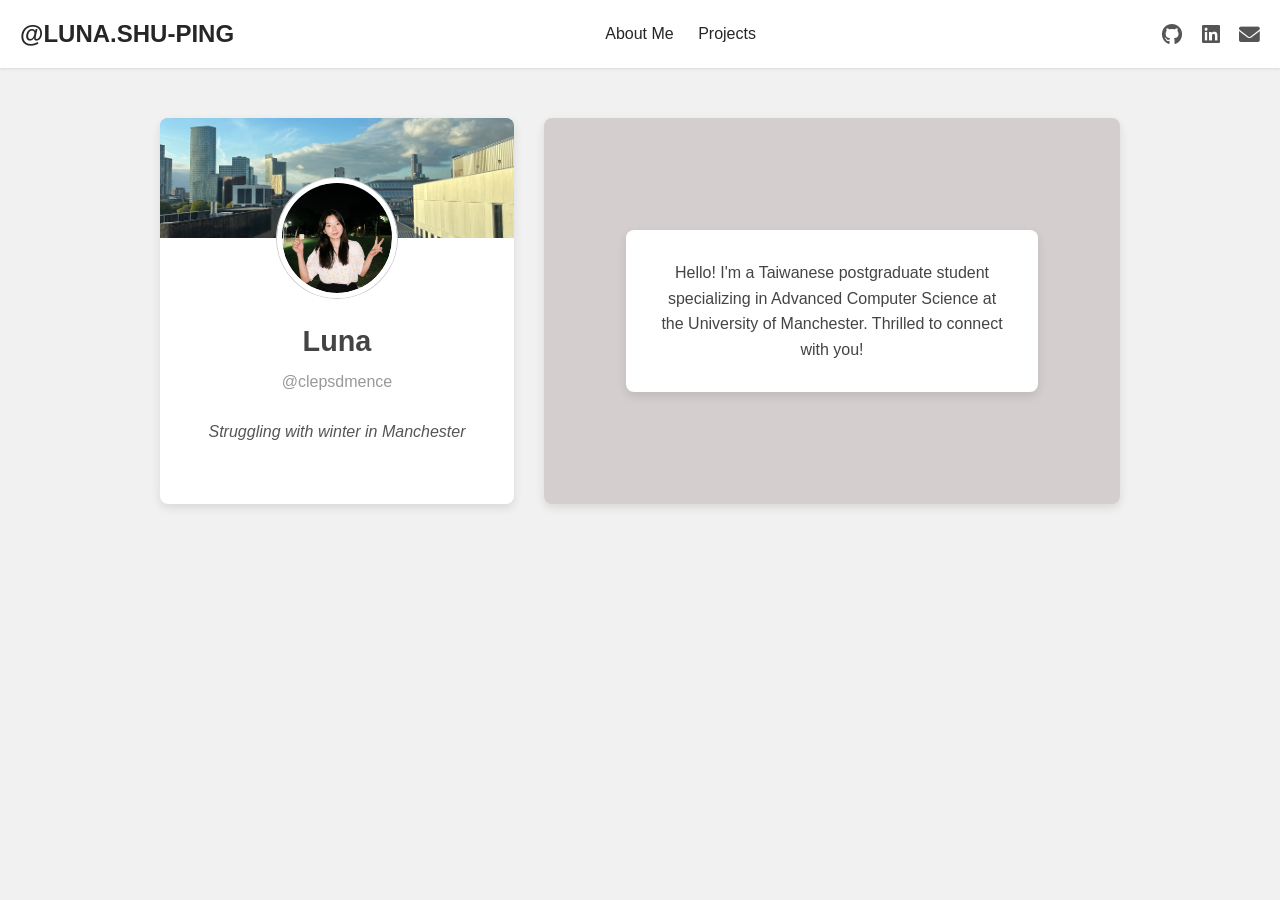
==== index.html @ 822310da "Initial commit: setup personal website" ====
<!DOCTYPE html>
<html lang="en">
<head>
    <meta charset="UTF-8">
    <meta name="viewport" content="width=device-width, initial-scale=1.0">
    <title>@LUNA.FORM.TAIWAN</title>
    <link rel="stylesheet" href="https://cdnjs.cloudflare.com/ajax/libs/font-awesome/6.0.0-beta3/css/all.min.css">
    <link rel="stylesheet" href="./styles/style.css">
</head>
<body>
    <nav class="navbar">
        <div class="site-name">@LUNA.SHU-PING</div>
        <div class="nav-links">
            <a href="#about-me">About Me</a>
            <a href="#projects">Projects</a>
        </div>
        <div class="social-icons">
            <a href="https://github.com/shu-ping-d" target="_blank"><i class="fab fa-github"></i></a>
            <a href="https://www.linkedin.com/in/lunatu2000?utm_source=share&utm_campaign=share_via&utm_content=profile&utm_medium=ios_app" target="_blank"><i class="fab fa-linkedin"></i></a>
            <a href="shuping0489@gmail.com" target="_blank"><i class="fas fa-envelope"></i></a>
        </div>
    </nav>
    <section id="about-me" class="profile-section container">
            
        <div class="profile-card">
            
            <div class="profile-banner"></div>
            
            <div class="profile-photo-v2">
                <img src="./pics/me.JPG" alt="大頭貼">
            </div>

            <div class="profile-info-v2">
                <h1>Luna</h1>
                <p class="tagline">@clepsdmence</p>
                <blockquote class="quote">
                    Struggling with winter in Manchester
                </blockquote>
            </div>
        </div>
        
        <div class="detailed-bio-section">
            <p>Hello! I'm a Taiwanese postgraduate student specializing in Advanced Computer 
                Science at the University of Manchester. 
                Thrilled to connect with you!</p>
        </div>

    </section>

</body>
</html>
---- styles/style.css ----
* {
    margin: 0;
    padding: 0;
    box-sizing: border-box;
}

body {
    background-color: #f1f1f1; 
    color: #444; 
    font-family: 'Helvetica Neue', Arial, sans-serif;
    line-height: 1.6;
}

.container {
    max-width: 1000px;
    margin: 0 auto;
    padding: 20px;
}

a {
    text-decoration: none;
    color: #0095f6;
    transition: color 0.3s;
}

a:hover {
    color: #00376b;
}

/* profile section */
.profile-section.container {
    display: flex;
    gap: 30px;
    padding-top: 50px;
    padding-bottom: 50px;
    border-bottom: none;
    align-items: stretch;
}

.profile-card {
    width: 400px;
    background-color: #fff;
    border-radius: 8px;
    overflow: hidden;
    box-shadow: 0 4px 10px rgba(0, 0, 0, 0.1);
    text-align: center;
    position: relative;
}

.profile-banner {
    height: 120px;
    background-color: #c9c9c9;
    background-image: url('../pics/background.jpg');
    background-size: cover;
    background-position: center;
}

.profile-photo-v2 {
    width: 120px;
    height: 120px;
    margin: -60px auto 20px auto;
    border-radius: 50%;
    overflow: hidden;
    border: 5px solid #fff; 
    box-shadow: 0 0 0 1px #ccc;
}

.profile-photo-v2 img {
    width: 100%;
    height: 100%;
    object-fit: cover;
    border-radius: 50%;
}

.profile-info-v2 {
    padding: 0 20px 30px 20px;
}

.profile-info-v2 h1 {
    font-size: 1.8em;
    color: #444;
    margin-bottom: 5px;
}

.profile-info-v2 .tagline {
    font-size: 1em;
    color: #999;
    margin-bottom: 25px;
}

.profile-info-v2 .quote {
    font-style: italic;
    color: #555;
    margin: 15px 0 30px 0;
    line-height: 1.5;
    padding: 0 10px;
}

.detailed-bio-section {
    display: flex; 
    flex-direction: column; 
    justify-content: center; 
    align-items: center;
    max-width: 60%;
    flex-grow: 1;
    background-color: #d5cece; 
    padding: 30px;
    border-radius: 8px;
    box-shadow: 0 4px 10px rgba(0, 0, 0, 0.1);
}

.detailed-bio-section p{
    max-width: 80%;
    background-color: #fff; 
    padding: 30px;
    border-radius: 8px;
    box-shadow: 0 4px 10px rgba(0, 0, 0, 0.1);
    text-align: center;
    margin: 0;
}

.profile-photo {
    width: 200px;
    height: 200px;
    margin-right: 50px;
    border-radius: 50%; 
    overflow: hidden;
    border: 3px solid #ff007a;
    padding: 4px; 
    background-clip: content-box;
}

.profile-photo img {
    width: 100%;
    height: 100%;
    object-fit: cover;
    border-radius: 50%;
}

.profile-info h1 {
    font-size: 2.5em;
    margin-bottom: 10px;
    color: #262626;
}

.profile-info .tagline {
    font-size: 1.2em;
    color: #555;
    margin-bottom: 20px;
    font-style: italic;
}

.cv-button {
    display: inline-block;
    background-color: #0095f6;
    color: white;
    padding: 10px 20px;
    border-radius: 5px;
    margin-top: 15px;
    font-weight: bold;
}

.cv-button:hover {
    background-color: #00376b;
    color: white;
}

.navbar {
    display: flex;
    justify-content: space-between;
    align-items: center;
    padding: 15px 20px;
    background-color: #fff;
    box-shadow: 0 1px 3px rgba(0, 0, 0, 0.1); 
    position: sticky;
    top: 0;
    z-index: 1000;
}

.site-name {
    font-size: 1.5em;
    font-weight: bold;
    color: #262626;
}

/* 導航連結群組 */
.nav-links a {
    margin-right: 20px;
    color: #262626;
    font-weight: 500;
}

/* 社交媒體圖示 */
.social-icons a {
    font-size: 1.3em;
    margin-left: 15px;
    color: #555; /* 圖示使用較柔和的顏色 */
}

.social-icons a:hover {
    color: #0095f6; /* 滑鼠經過時變成主題藍色 */
}


/* 專案區塊 */
.projects-section h2 {
    text-align: center;
    margin-bottom: 30px;
    font-size: 2em;
    color: #262626;
}

/* 網格佈局實現 Instagram 貼文牆效果 */
.projects-grid {
    display: grid;
    grid-template-columns: repeat(auto-fit, minmax(300px, 1fr)); /* 響應式 300px 卡片寬度 */
    gap: 20px; /* 卡片之間的間距 */
}

/* 專案卡片樣式 */
.project-card {
    background-color: #fff;
    padding: 20px;
    border-radius: 8px;
    box-shadow: 0 4px 6px rgba(0, 0, 0, 0.05); /* 柔和的卡片陰影 */
    border: 1px solid #eee;
    transition: transform 0.3s, box-shadow 0.3s;
}

.project-card:hover {
    transform: translateY(-5px); /* 滑鼠經過時略微上浮 */
    box-shadow: 0 8px 12px rgba(0, 0, 0, 0.1);
}

.project-card h3 {
    color: #0095f6;
    margin-bottom: 10px;
}

.project-card p {
    margin-bottom: 15px;
    color: #555;
}

.tech-stack {
    font-size: 0.85em;
    color: #888;
    margin-bottom: 10px;
    font-style: italic;
}

/* 響應式設計：針對小螢幕（例如手機） */
@media (max-width: 768px) {
    /* 導航列調整 */
    .nav-links {
        display: none; /* 在手機上可以先隱藏導航連結 */
    }

    /* 個人簡介區變成上下堆疊 */
    .profile-section {
        display: flex;
        align-items: flex-start;
        padding: 50px 20px;
        border-bottom: 1px solid #ddd;
        margin-bottom: 30px;
    }

    .profile-photo {
        width: 200px;
        height: 200px;
        margin-right: 50px;
        border-radius: 50%;
        overflow: hidden;
        background: 
            radial-gradient(circle at center, #fcebaf 0%, #fcebaf 90%, transparent 90.1%) no-repeat center center / 100% 100%, /* 內圈與背景同色 */
            linear-gradient(45deg, #ffdc80, #fcaf45, #fd1d1d, #e1306c, #c13584, #833ab4, #405de6); /* 外圈彩虹漸變色 */
        padding: 5px; /* 內外圈之間的間距，調整這裡可以控制環的寬度 */
        box-shadow: 0 0 0 3px #fcebaf; /* 外層的白色邊框，與背景色相同製造內圈效果 */
        position: relative; /* 為了讓圖片定位在中間 */
    }

    .profile-info h1 {
        font-size: 2em;
    }

    /* 專案網格在手機上變成單列 */
    .projects-grid {
        grid-template-columns: 1fr;
    }
}
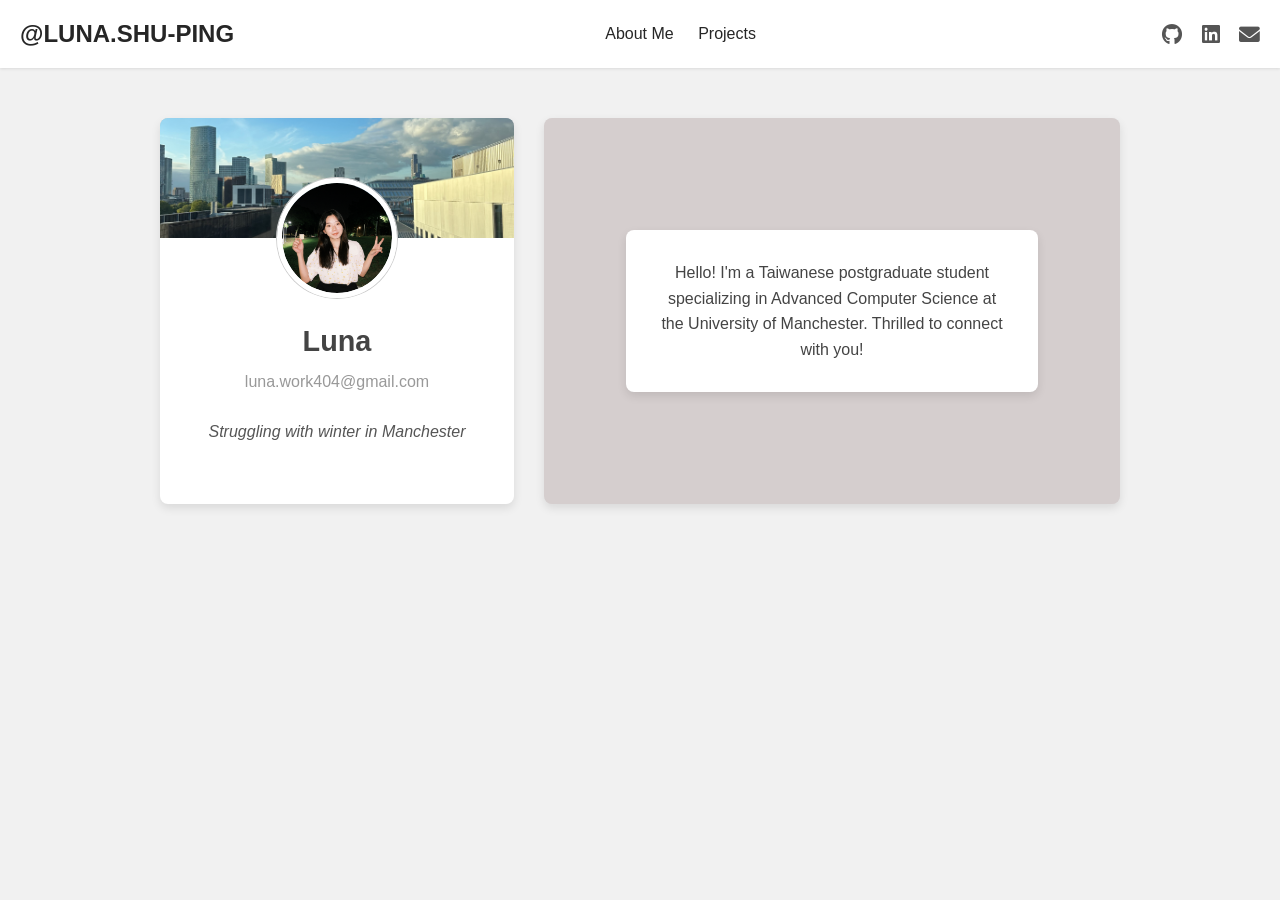
==== commit 9d08aea2: "feat: add website icon" ====
--- a/index.html
+++ b/index.html
@@ -1,9 +1,10 @@
 <!DOCTYPE html>
 <html lang="en">
 <head>
+    <link rel="icon" type="image/x-icon" href="./pics/me.JPG">
     <meta charset="UTF-8">
     <meta name="viewport" content="width=device-width, initial-scale=1.0">
-    <title>@LUNA.FORM.TAIWAN</title>
+    <title>it's-luna</title>
     <link rel="stylesheet" href="https://cdnjs.cloudflare.com/ajax/libs/font-awesome/6.0.0-beta3/css/all.min.css">
     <link rel="stylesheet" href="./styles/style.css">
 </head>
@@ -15,9 +16,12 @@
             <a href="#projects">Projects</a>
         </div>
         <div class="social-icons">
-            <a href="https://github.com/shu-ping-d" target="_blank"><i class="fab fa-github"></i></a>
-            <a href="https://www.linkedin.com/in/lunatu2000?utm_source=share&utm_campaign=share_via&utm_content=profile&utm_medium=ios_app" target="_blank"><i class="fab fa-linkedin"></i></a>
-            <a href="shuping0489@gmail.com" target="_blank"><i class="fas fa-envelope"></i></a>
+            <a href="https://github.com/shu-ping-d" target="_blank">
+                <i class="fab fa-github"></i></a>
+            <a href="https://www.linkedin.com/in/lunatu2000?utm_source=share&utm_campaign=share_via&utm_content=profile&utm_medium=ios_app" target="_blank">
+                <i class="fab fa-linkedin"></i></a>
+            <a href="mailto:luna.work404@gmail.com" target="_blank">
+                <i class="fas fa-envelope"></i></a>
         </div>
     </nav>
     <section id="about-me" class="profile-section container">
@@ -32,7 +36,7 @@
 
             <div class="profile-info-v2">
                 <h1>Luna</h1>
-                <p class="tagline">@clepsdmence</p>
+                <p class="tagline">luna.work404@gmail.com</p>
                 <blockquote class="quote">
                     Struggling with winter in Manchester
                 </blockquote>
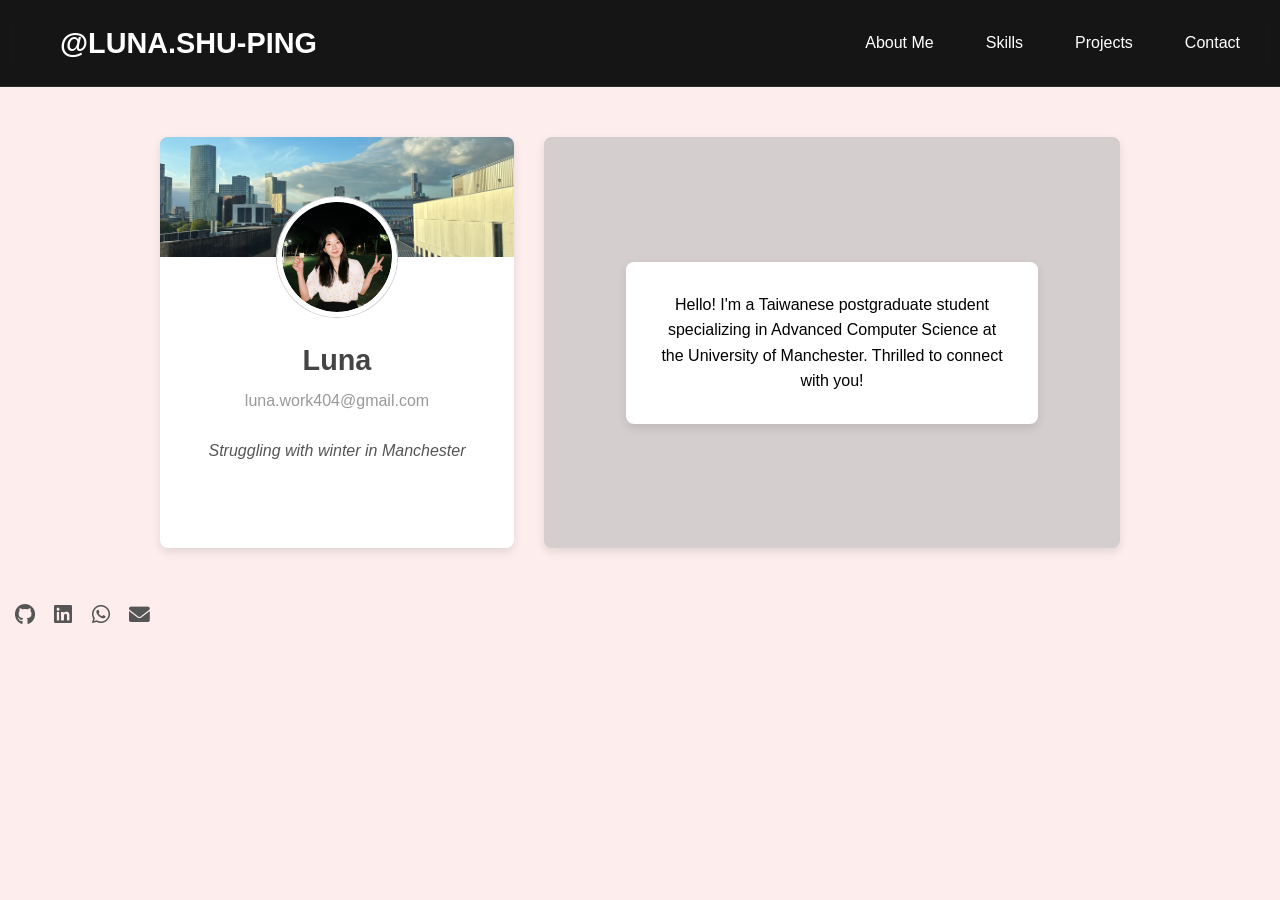
==== commit e3189991: "feat: change topic color and placement" ====
--- a/index.html
+++ b/index.html
@@ -5,41 +5,37 @@
     <meta charset="UTF-8">
     <meta name="viewport" content="width=device-width, initial-scale=1.0">
     <title>it's-luna</title>
+    <!-- link to fontawesome for inserting social media icons  -->
     <link rel="stylesheet" href="https://cdnjs.cloudflare.com/ajax/libs/font-awesome/6.0.0-beta3/css/all.min.css">
+    <!-- link to css file -->
     <link rel="stylesheet" href="./styles/style.css">
 </head>
 <body>
+    <!-- Navigation -->
     <nav class="navbar">
-        <div class="site-name">@LUNA.SHU-PING</div>
-        <div class="nav-links">
-            <a href="#about-me">About Me</a>
-            <a href="#projects">Projects</a>
-        </div>
-        <div class="social-icons">
-            <a href="https://github.com/shu-ping-d" target="_blank">
-                <i class="fab fa-github"></i></a>
-            <a href="https://www.linkedin.com/in/lunatu2000?utm_source=share&utm_campaign=share_via&utm_content=profile&utm_medium=ios_app" target="_blank">
-                <i class="fab fa-linkedin"></i></a>
-            <a href="mailto:luna.work404@gmail.com" target="_blank">
-                <i class="fas fa-envelope"></i></a>
-        </div>
+        <a href="#about-me" class="logo">@LUNA.SHU-PING</a>
+        <ul class="nav-links">
+            <li><a href="#about-me">About Me</a></li>
+            <li><a href="#skills">Skills</a></li>
+            <li><a href="#projects">Projects</a></li>
+            <li><a href="#contact">Contact</a></li>
+        </ul>
     </nav>
+
+    <!-- About me section -->
     <section id="about-me" class="profile-section container">
-            
         <div class="profile-card">
-            
             <div class="profile-banner"></div>
-            
             <div class="profile-photo-v2">
                 <img src="./pics/me.JPG" alt="大頭貼">
             </div>
-
             <div class="profile-info-v2">
                 <h1>Luna</h1>
                 <p class="tagline">luna.work404@gmail.com</p>
                 <blockquote class="quote">
                     Struggling with winter in Manchester
                 </blockquote>
+                <a href="#contact" class="cta-button">Let's Connect</a>
             </div>
         </div>
         
@@ -51,5 +47,21 @@
 
     </section>
 
+    <!-- footer -->
+    <footer>
+        <div class="social-icons">
+            <a href="https://github.com/shu-ping-d" target="_blank">
+                <i class="fab fa-github"></i></a>
+            <a href="https://www.linkedin.com/in/lunatu2000?utm_source=share&utm_campaign=share_via&utm_content=profile&utm_medium=ios_app" target="_blank">
+                <i class="fab fa-linkedin"></i></a>
+            <a href="https://www.linkedin.com/in/lunatu2000?utm_source=share&utm_campaign=share_via&utm_content=profile&utm_medium=ios_app" target="_blank">
+                <i class="fab fa-whatsapp"></i></a>
+            <a href="mailto:luna.work404@gmail.com" target="_blank">
+                <i class="fas fa-envelope"></i></a>
+        </div>
+    </footer>
+
+    <!-- scripts -->
+    <script src="./scripts/weather.js"></script>
 </body>
 </html>
--- a/styles/style.css
+++ b/styles/style.css
@@ -2,13 +2,22 @@
     margin: 0;
     padding: 0;
     box-sizing: border-box;
+    font-family: 'Segoe UI', sans-serif;
+}
+
+:root{
+--dark-bg: #FDEDED;
+--darker-bg: #fae3e3;
+--accent: #EDFFF0;
+--accent-glow: rgba(215, 197, 197, 0.4);
+--text: #ffffff;
 }
 
 body {
-    background-color: #f1f1f1; 
-    color: #444; 
-    font-family: 'Helvetica Neue', Arial, sans-serif;
+    background-color: var(--dark-bg); 
+    color: var(--text); 
     line-height: 1.6;
+    overflow-x: hidden;
 }
 
 .container {
@@ -17,14 +26,70 @@
     padding: 20px;
 }
 
+.navbar {
+    width: 100%;
+    display: flex;
+    justify-content: space-between;
+    align-items: center;
+    background-color: rgba(10,10,10, 0.95);
+    backdrop-filter: blur(10px);
+    position: sticky;
+    top: 0;
+    z-index: 1000;
+    padding: 20px;
+    border-bottom: 1px solid rgba(255, 255, 255, 0.1);
+}
+
 a {
     text-decoration: none;
-    color: #0095f6;
+    color: var(--text);
     transition: color 0.3s;
 }
 
-a:hover {
-    color: #00376b;
+
+.logo{
+    font-weight: 700;
+    font-size: 1.8rem;
+    position: relative;
+    padding-left: 2.5rem;
+}
+
+.logo:hover{
+    color: rgb(255, 218, 251);
+}
+
+.nav-weather-icon img {
+    width: 30px; 
+    height: 30px;
+    vertical-align: middle;
+}
+
+.nav-links {
+    display: flex;
+    gap: 2rem;
+    list-style: none;
+}
+
+.nav-links a {
+    margin-right: 20px;
+    font-weight: 500;
+    transition: all 0.3s ease;
+    position: relative;
+}
+
+.nav-links a::after {
+    background: var(--accent);
+    content:'';
+    bottom: -5px;
+    left: 0;
+    width: 0;
+    height: 2px;
+    position: absolute;
+    transition: width 0.3s ease;
+}
+
+.nav-links a:hover::after {
+    width: 100%;
 }
 
 /* profile section */
@@ -110,6 +175,7 @@
 }
 
 .detailed-bio-section p{
+    color: black;
     max-width: 80%;
     background-color: #fff; 
     padding: 30px;
@@ -117,17 +183,6 @@
     box-shadow: 0 4px 10px rgba(0, 0, 0, 0.1);
     text-align: center;
     margin: 0;
-}
-
-.profile-photo {
-    width: 200px;
-    height: 200px;
-    margin-right: 50px;
-    border-radius: 50%; 
-    overflow: hidden;
-    border: 3px solid #ff007a;
-    padding: 4px; 
-    background-clip: content-box;
 }
 
 .profile-photo img {
@@ -165,30 +220,19 @@
     color: white;
 }
 
-.navbar {
-    display: flex;
-    justify-content: space-between;
-    align-items: center;
-    padding: 15px 20px;
-    background-color: #fff;
-    box-shadow: 0 1px 3px rgba(0, 0, 0, 0.1); 
-    position: sticky;
-    top: 0;
-    z-index: 1000;
-}
-
 .site-name {
     font-size: 1.5em;
     font-weight: bold;
     color: #262626;
 }
 
-/* 導航連結群組 */
-.nav-links a {
-    margin-right: 20px;
-    color: #262626;
-    font-weight: 500;
-}
+.site-name-wrapper {
+    display: flex;         /* 啟用 Flexbox */
+    align-items: center;   /* 垂直置中對齊 */
+    gap: 10px;             /* 網站名稱和圖示之間的間距 */
+}
+
+
 
 /* 社交媒體圖示 */
 .social-icons a {
@@ -200,7 +244,6 @@
 .social-icons a:hover {
     color: #0095f6; /* 滑鼠經過時變成主題藍色 */
 }
-
 
 /* 專案區塊 */
 .projects-section h2 {
@@ -249,14 +292,11 @@
     font-style: italic;
 }
 
-/* 響應式設計：針對小螢幕（例如手機） */
 @media (max-width: 768px) {
-    /* 導航列調整 */
     .nav-links {
-        display: none; /* 在手機上可以先隱藏導航連結 */
-    }
-
-    /* 個人簡介區變成上下堆疊 */
+        display: none;
+    }
+
     .profile-section {
         display: flex;
         align-items: flex-start;
@@ -274,7 +314,7 @@
         background: 
             radial-gradient(circle at center, #fcebaf 0%, #fcebaf 90%, transparent 90.1%) no-repeat center center / 100% 100%, /* 內圈與背景同色 */
             linear-gradient(45deg, #ffdc80, #fcaf45, #fd1d1d, #e1306c, #c13584, #833ab4, #405de6); /* 外圈彩虹漸變色 */
-        padding: 5px; /* 內外圈之間的間距，調整這裡可以控制環的寬度 */
+        padding: 5px; 
         box-shadow: 0 0 0 3px #fcebaf; /* 外層的白色邊框，與背景色相同製造內圈效果 */
         position: relative; /* 為了讓圖片定位在中間 */
     }
@@ -283,8 +323,7 @@
         font-size: 2em;
     }
 
-    /* 專案網格在手機上變成單列 */
     .projects-grid {
         grid-template-columns: 1fr;
     }
-}+}
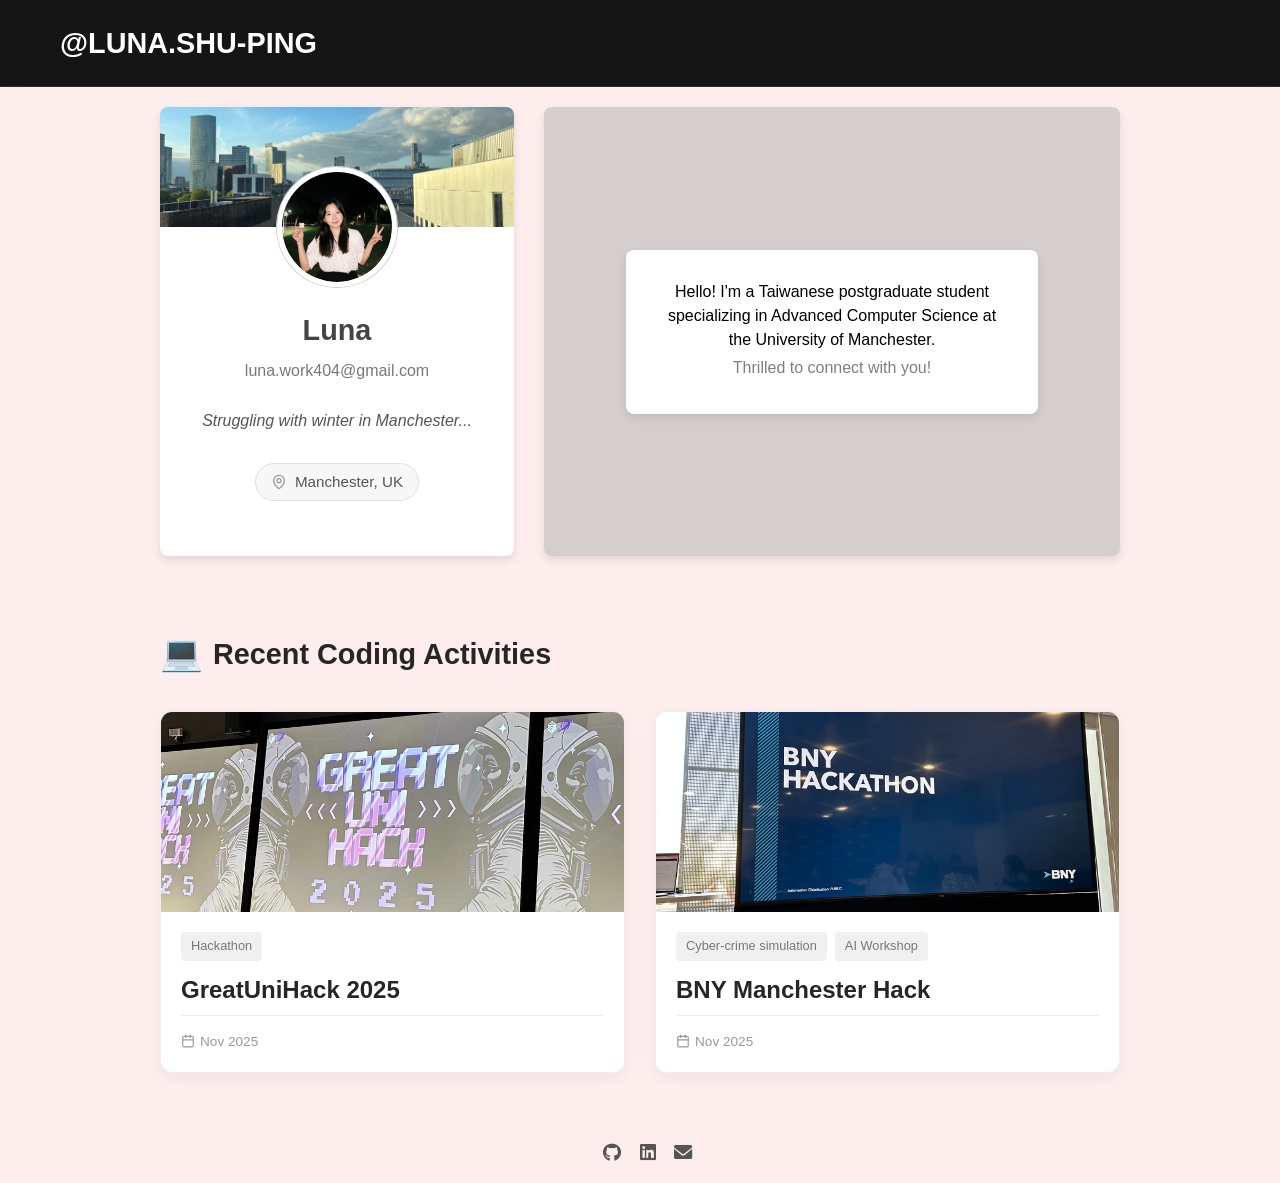
==== commit f218d98d: "feat: add activity section" ====
--- a/index.html
+++ b/index.html
@@ -11,51 +11,104 @@
     <link rel="stylesheet" href="./styles/style.css">
 </head>
 <body>
-    <!-- Navigation -->
-    <nav class="navbar">
-        <a href="#about-me" class="logo">@LUNA.SHU-PING</a>
-        <ul class="nav-links">
-            <li><a href="#about-me">About Me</a></li>
-            <li><a href="#skills">Skills</a></li>
-            <li><a href="#projects">Projects</a></li>
-            <li><a href="#contact">Contact</a></li>
-        </ul>
-    </nav>
+    <main>
+    <header>
+        <nav class="navbar">
+            <a href="#about-me" class="logo">@LUNA.SHU-PING</a>
+            <ul class="nav-links">
+                <!-- <li><a href="#about-me">About Me</a></li> -->
+                <!-- <li><a href="#skills">Skills</a></li> -->
+                <!-- <li><a href="#projects">Projects</a></li> -->
+                <!-- <li><a href="#contact">Contact</a></li> -->
+            </ul>
+        </nav>
+    </header>
 
-    <!-- About me section -->
     <section id="about-me" class="profile-section container">
         <div class="profile-card">
             <div class="profile-banner"></div>
-            <div class="profile-photo-v2">
+            <div class="profile-photo">
                 <img src="./pics/me.JPG" alt="大頭貼">
             </div>
-            <div class="profile-info-v2">
+            <div class="profile-info">
                 <h1>Luna</h1>
-                <p class="tagline">luna.work404@gmail.com</p>
+                <p class="email">luna.work404@gmail.com</p>
                 <blockquote class="quote">
-                    Struggling with winter in Manchester
+                    Struggling with winter in Manchester...
                 </blockquote>
-                <a href="#contact" class="cta-button">Let's Connect</a>
+                <span class="location-wrapper">
+                    <svg xmlns="http://www.w3.org/2000/svg" width="16" height="16" viewBox="0 0 24 24" fill="none" stroke="currentColor" stroke-width="2" stroke-linecap="round" stroke-linejoin="round"><path d="M20 10c0 6-8 12-8 12s-8-6-8-12a8 8 0 0 1 16 0Z"/><circle cx="12" cy="10" r="3"/></svg>
+                    <span class="location-text">Manchester, UK</span>
+                </span>
             </div>
         </div>
         
         <div class="detailed-bio-section">
-            <p>Hello! I'm a Taiwanese postgraduate student specializing in Advanced Computer 
-                Science at the University of Manchester. 
-                Thrilled to connect with you!</p>
+            <div class="detailed-bios">
+                <p>Hello! I'm a Taiwanese postgraduate student specializing in Advanced Computer 
+                    Science at the University of Manchester.</p>
+                <p class="intro2">Thrilled to connect with you!</p>
+            </div>
         </div>
 
     </section>
 
-    <!-- footer -->
+    <section class="activities-section container">
+        <h2><span class="activity-icon">💻</span> Recent Coding Activities</h2>
+        
+        <div class="activities-grid">
+            
+            <div class="activity-card">
+                <div class="card-image">
+                    <img src="./pics/hackthon.jpg" alt="Hackathon 活動圖片">
+                </div>
+                <div class="card-content">
+                    <div class="tag-group">
+                        <span class="tag">Hackathon</span>
+                    </div>
+
+                    <h3>GreatUniHack 2025</h3>
+                    
+                    <div class="card-footer">
+                        <span class="date-tag">
+                            <svg xmlns="http://www.w3.org/2000/svg" width="14" height="14" viewBox="0 0 24 24" fill="none" stroke="currentColor" stroke-width="2" stroke-linecap="round" stroke-linejoin="round" class="feather feather-calendar"><rect x="3" y="4" width="18" height="18" rx="2" ry="2"></rect><line x1="16" y1="2" x2="16" y2="6"></line><line x1="8" y1="2" x2="8" y2="6"></line><line x1="3" y1="10" x2="21" y2="10"></line></svg>
+                            Nov 2025
+                        </span>
+                    </div>
+                </div>
+            </div>
+            
+            <div class="activity-card">
+                <div class="card-image grayscale">
+                    <img src="./pics/bny.jpg" alt="BNY 活動圖片">
+                </div>
+                <div class="card-content">
+                    <div class="tag-group">
+                        <span class="tag">Cyber-crime simulation</span>
+                        <span class="tag">AI Workshop</span>
+                    </div>
+
+                    <h3>BNY Manchester Hack</h3>
+
+                    <div class="card-footer">
+                        <span class="date-tag">
+                            <svg xmlns="http://www.w3.org/2000/svg" width="14" height="14" viewBox="0 0 24 24" fill="none" stroke="currentColor" stroke-width="2" stroke-linecap="round" stroke-linejoin="round" class="feather feather-calendar"><rect x="3" y="4" width="18" height="18" rx="2" ry="2"></rect><line x1="16" y1="2" x2="16" y2="6"></line><line x1="8" y1="2" x2="8" y2="6"></line><line x1="3" y1="10" x2="21" y2="10"></line></svg>
+                            Nov 2025
+                        </span>
+                    </div>
+                </div>
+            </div>
+
+        </div>
+    </section>
+    </main>
+
     <footer>
         <div class="social-icons">
             <a href="https://github.com/shu-ping-d" target="_blank">
                 <i class="fab fa-github"></i></a>
             <a href="https://www.linkedin.com/in/lunatu2000?utm_source=share&utm_campaign=share_via&utm_content=profile&utm_medium=ios_app" target="_blank">
                 <i class="fab fa-linkedin"></i></a>
-            <a href="https://www.linkedin.com/in/lunatu2000?utm_source=share&utm_campaign=share_via&utm_content=profile&utm_medium=ios_app" target="_blank">
-                <i class="fab fa-whatsapp"></i></a>
             <a href="mailto:luna.work404@gmail.com" target="_blank">
                 <i class="fas fa-envelope"></i></a>
         </div>
--- a/styles/style.css
+++ b/styles/style.css
@@ -8,6 +8,7 @@
 :root{
 --dark-bg: #FDEDED;
 --darker-bg: #fae3e3;
+--theme:rgb(255, 218, 251);
 --accent: #EDFFF0;
 --accent-glow: rgba(215, 197, 197, 0.4);
 --text: #ffffff;
@@ -55,14 +56,14 @@
 }
 
 .logo:hover{
-    color: rgb(255, 218, 251);
-}
-
-.nav-weather-icon img {
+    color: var(--theme);
+}
+
+/* .nav-weather-icon img {
     width: 30px; 
     height: 30px;
     vertical-align: middle;
-}
+} */
 
 .nav-links {
     display: flex;
@@ -100,6 +101,9 @@
     padding-bottom: 50px;
     border-bottom: none;
     align-items: stretch;
+    max-width: 1000px;
+    margin: 0 auto;
+    padding: 20px;
 }
 
 .profile-card {
@@ -120,7 +124,7 @@
     background-position: center;
 }
 
-.profile-photo-v2 {
+.profile-photo {
     width: 120px;
     height: 120px;
     margin: -60px auto 20px auto;
@@ -130,30 +134,30 @@
     box-shadow: 0 0 0 1px #ccc;
 }
 
-.profile-photo-v2 img {
+.profile-photo img {
     width: 100%;
     height: 100%;
     object-fit: cover;
     border-radius: 50%;
 }
 
-.profile-info-v2 {
+.profile-info {
     padding: 0 20px 30px 20px;
 }
 
-.profile-info-v2 h1 {
+.profile-info h1 {
     font-size: 1.8em;
     color: #444;
     margin-bottom: 5px;
 }
 
-.profile-info-v2 .tagline {
+.profile-info .email {
     font-size: 1em;
-    color: #999;
+    color: #787878;
     margin-bottom: 25px;
 }
 
-.profile-info-v2 .quote {
+.profile-info .quote {
     font-style: italic;
     color: #555;
     margin: 15px 0 30px 0;
@@ -174,122 +178,172 @@
     box-shadow: 0 4px 10px rgba(0, 0, 0, 0.1);
 }
 
+.detailed-bios{
+    border-radius: 8px;
+    box-shadow: 0 4px 10px rgba(0, 0, 0, 0.1);
+    background-color: #fff; 
+    padding: 30px;
+    max-width: 80%;
+}
+
 .detailed-bio-section p{
     color: black;
-    max-width: 80%;
     background-color: #fff; 
-    padding: 30px;
-    border-radius: 8px;
-    box-shadow: 0 4px 10px rgba(0, 0, 0, 0.1);
+    line-height: 1.5em;
     text-align: center;
     margin: 0;
 }
 
-.profile-photo img {
+.detailed-bio-section p.intro2{
+    color: rgb(131, 125, 125);
+    background-color: #fff; 
+    line-height: 1.5em;
+    text-align: center;
+    margin: 4px;
+}
+
+.location-wrapper {
+    display: inline-flex;
+    align-items: center;
+    background-color: #f7f7f7; 
+    border: 1px solid #e0e0e0; 
+    border-radius: 20px;
+    padding: 6px 15px;
+    margin-bottom: 25px;
+    color: #555;
+    font-size: 0.95em;
+    font-weight: 500;
+}
+
+.location-wrapper svg {
+    margin-right: 8px;
+    color: #999;
+}
+
+.location-wrapper .location-text {
+    color: #555;
+}
+
+/* Recent Coding Activities section */
+.activities-section {
+    padding-top: 50px;
+    padding-bottom: 50px;
+    background-color: var(--dark-bg); 
+}
+
+.activities-section h2 {
+    color: #262626;
+    font-size: 1.8em;
+    margin-bottom: 30px;
+    display: flex;
+    align-items: center;
+}
+
+.activities-section .activity-icon {
+    font-size: 1.2em;
+    margin-right: 10px;
+}
+
+.activities-grid {
+    display: grid;
+    grid-template-columns: repeat(auto-fit, minmax(450px, 1fr)); 
+    gap: 30px;
+}
+
+.activity-card {
+    background-color: #ffffff;
+    color: #444;
+    border-radius: 12px;
+    overflow: hidden;
+    box-shadow: 0 5px 15px rgba(0, 0, 0, 0.05);
+    border: 1px solid #eee;
+    transition: transform 0.3s ease;
+}
+
+.activity-card:hover {
+    transform: translateY(-3px);
+    box-shadow: 0 8px 20px rgba(0, 0, 0, 0.1);
+}
+
+.card-image {
+    height: 200px;
+    overflow: hidden;
+}
+
+.card-image img {
     width: 100%;
     height: 100%;
     object-fit: cover;
-    border-radius: 50%;
-}
-
-.profile-info h1 {
-    font-size: 2.5em;
+    transition: transform 0.5s ease;
+}
+
+.activity-card:hover .card-image img {
+    transform: scale(1.5);
+}
+
+.card-content {
+    padding: 20px;
+    position: relative;
+}
+
+.card-content h3 {
+    font-size: 1.5em;
+    color: #262626;
     margin-bottom: 10px;
-    color: #262626;
-}
-
-.profile-info .tagline {
-    font-size: 1.2em;
-    color: #555;
-    margin-bottom: 20px;
-    font-style: italic;
-}
-
-.cv-button {
+    line-height: 1.2;
+}
+
+.tag-group {
+    margin-bottom: 15px;
+    display: flex;
+    gap: 8px;
+}
+
+.tag {
     display: inline-block;
-    background-color: #0095f6;
-    color: white;
-    padding: 10px 20px;
-    border-radius: 5px;
-    margin-top: 15px;
-    font-weight: bold;
-}
-
-.cv-button:hover {
-    background-color: #00376b;
-    color: white;
-}
-
-.site-name {
-    font-size: 1.5em;
-    font-weight: bold;
-    color: #262626;
-}
-
-.site-name-wrapper {
-    display: flex;         /* 啟用 Flexbox */
-    align-items: center;   /* 垂直置中對齊 */
-    gap: 10px;             /* 網站名稱和圖示之間的間距 */
-}
-
-
-
-/* 社交媒體圖示 */
+    background-color: #f0f0f0;
+    color: #777;
+    padding: 4px 10px;
+    border-radius: 4px;
+    font-size: 0.8em;
+    font-weight: 500;
+}
+
+.card-footer {
+    border-top: 1px solid #eee;
+    padding-top: 15px;
+}
+
+.date-tag {
+    font-size: 0.85em;
+    color: #999;
+    display: flex;
+    align-items: center;
+}
+
+.date-tag svg {
+    margin-right: 5px;
+    stroke: #999;
+}
+
 .social-icons a {
     font-size: 1.3em;
     margin-left: 15px;
-    color: #555; /* 圖示使用較柔和的顏色 */
+    color: #555; 
 }
 
 .social-icons a:hover {
-    color: #0095f6; /* 滑鼠經過時變成主題藍色 */
-}
-
-/* 專案區塊 */
-.projects-section h2 {
-    text-align: center;
-    margin-bottom: 30px;
-    font-size: 2em;
-    color: #262626;
-}
-
-/* 網格佈局實現 Instagram 貼文牆效果 */
-.projects-grid {
-    display: grid;
-    grid-template-columns: repeat(auto-fit, minmax(300px, 1fr)); /* 響應式 300px 卡片寬度 */
-    gap: 20px; /* 卡片之間的間距 */
-}
-
-/* 專案卡片樣式 */
-.project-card {
-    background-color: #fff;
-    padding: 20px;
-    border-radius: 8px;
-    box-shadow: 0 4px 6px rgba(0, 0, 0, 0.05); /* 柔和的卡片陰影 */
-    border: 1px solid #eee;
-    transition: transform 0.3s, box-shadow 0.3s;
-}
-
-.project-card:hover {
-    transform: translateY(-5px); /* 滑鼠經過時略微上浮 */
-    box-shadow: 0 8px 12px rgba(0, 0, 0, 0.1);
-}
-
-.project-card h3 {
-    color: #0095f6;
-    margin-bottom: 10px;
-}
-
-.project-card p {
-    margin-bottom: 15px;
-    color: #555;
-}
-
-.tech-stack {
-    font-size: 0.85em;
-    color: #888;
-    margin-bottom: 10px;
-    font-style: italic;
+    color: black;
+}
+
+footer {
+    background-color: var(--dark-bg);
+    color: var(--darker-bg);
+    height:60px;
+    display:flex;
+    justify-content: center;
+    align-items: center;
+    font-size: 14px;
 }
 
 @media (max-width: 768px) {
@@ -326,4 +380,9 @@
     .projects-grid {
         grid-template-columns: 1fr;
     }
-}
+
+    .activities-grid {
+        /* 在小螢幕上變成單欄 */
+        grid-template-columns: 1fr; 
+    }
+}
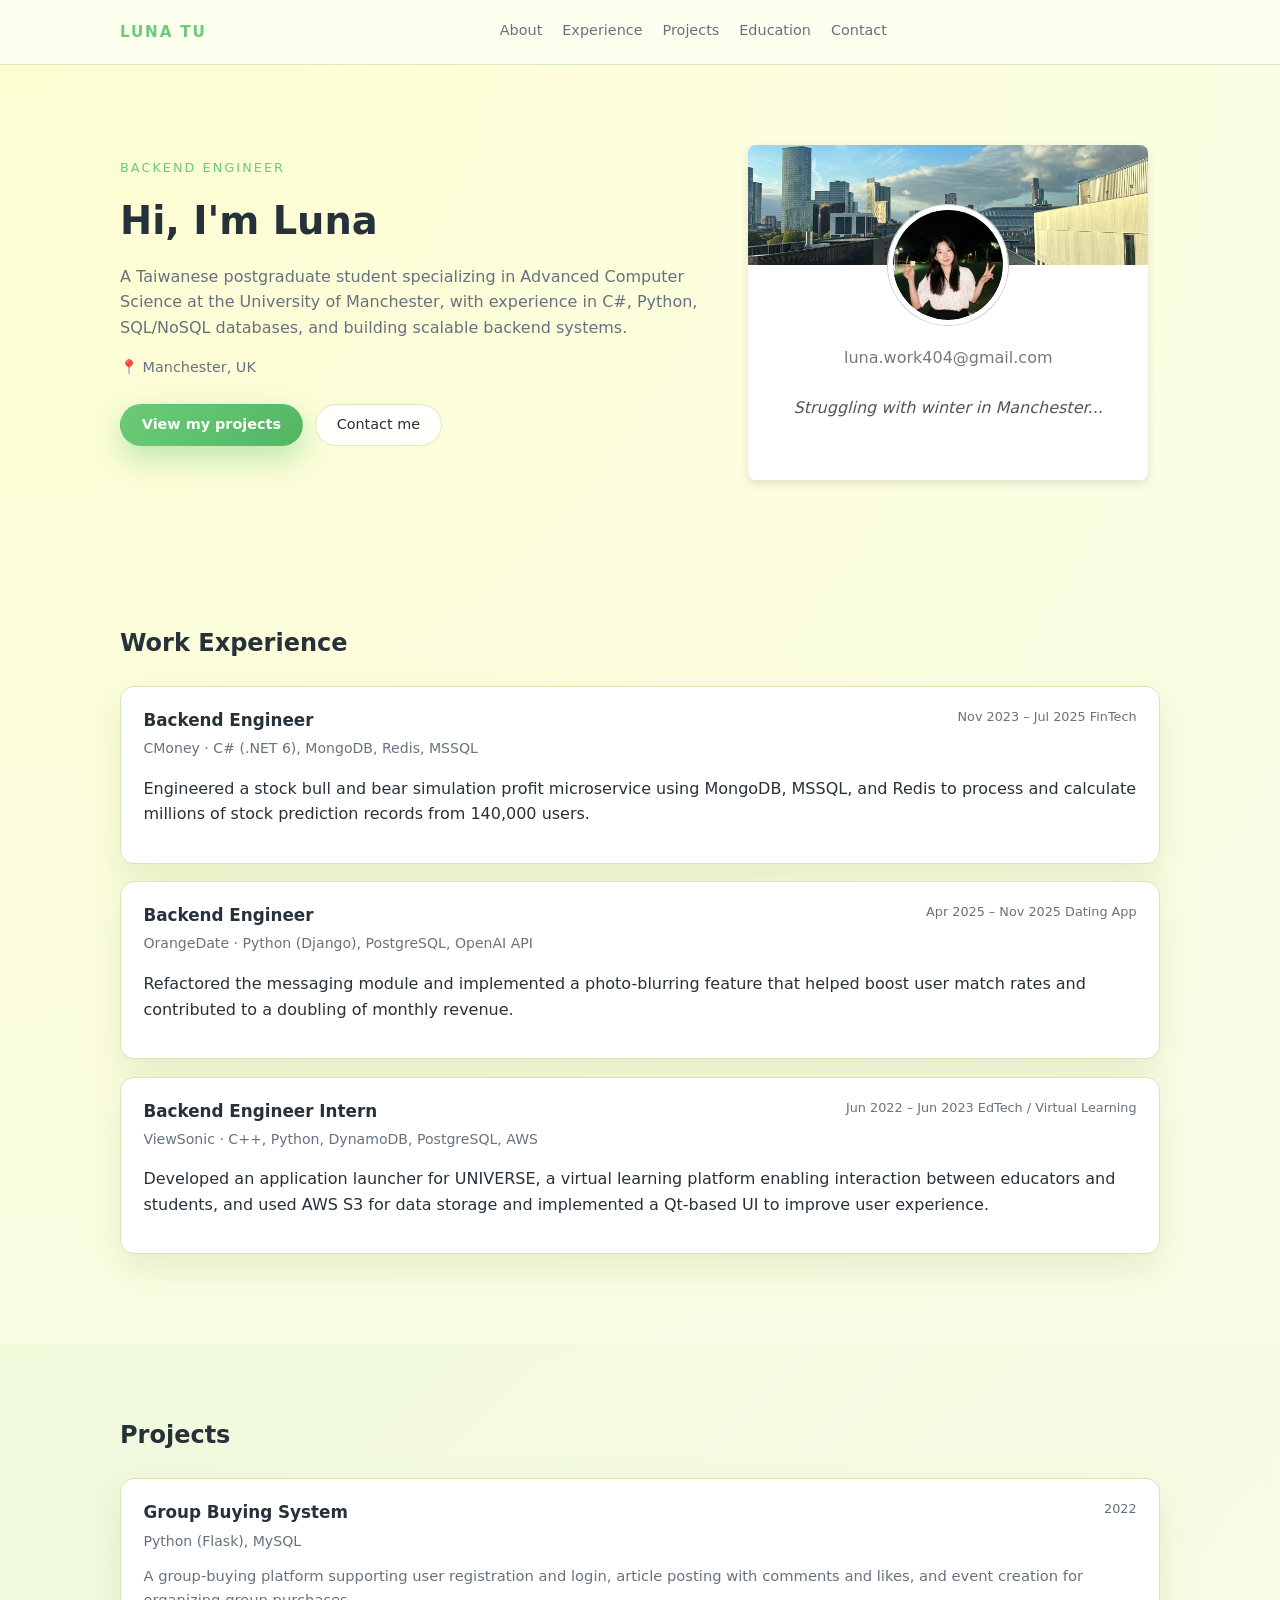
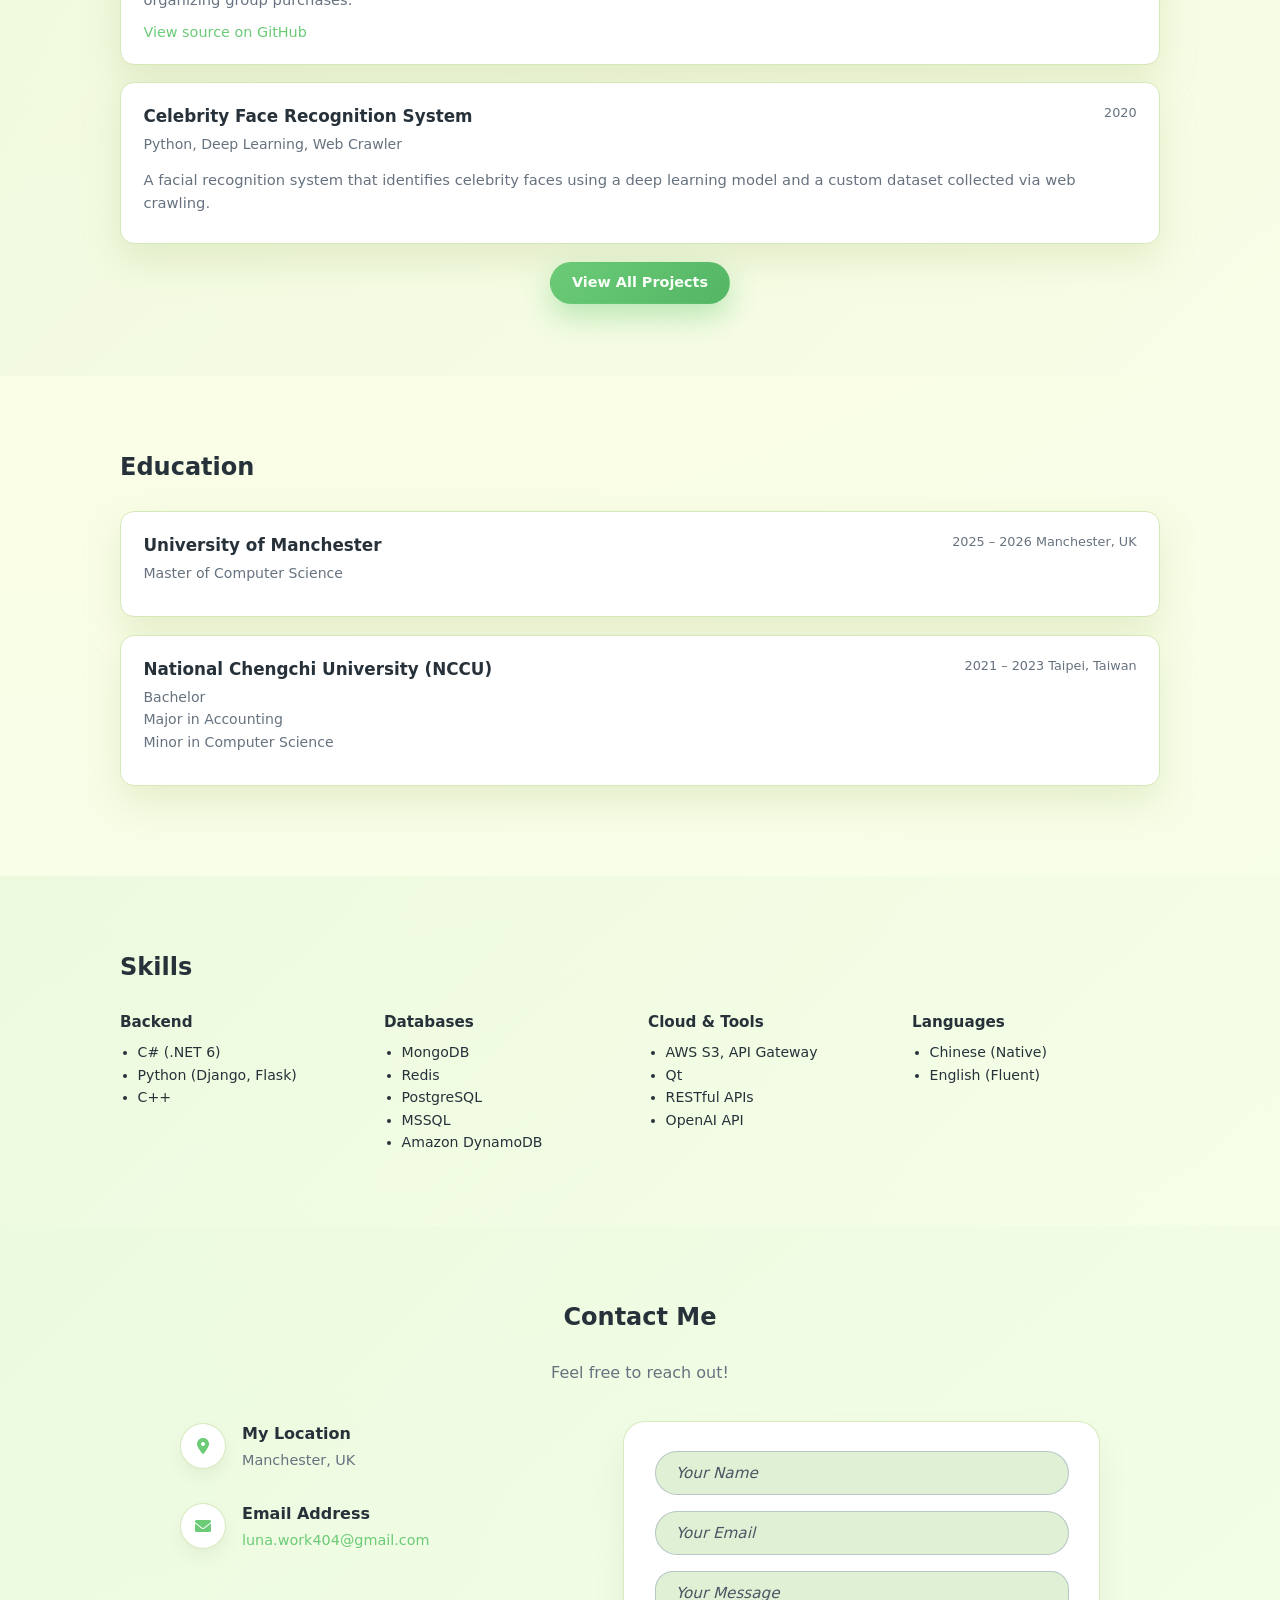
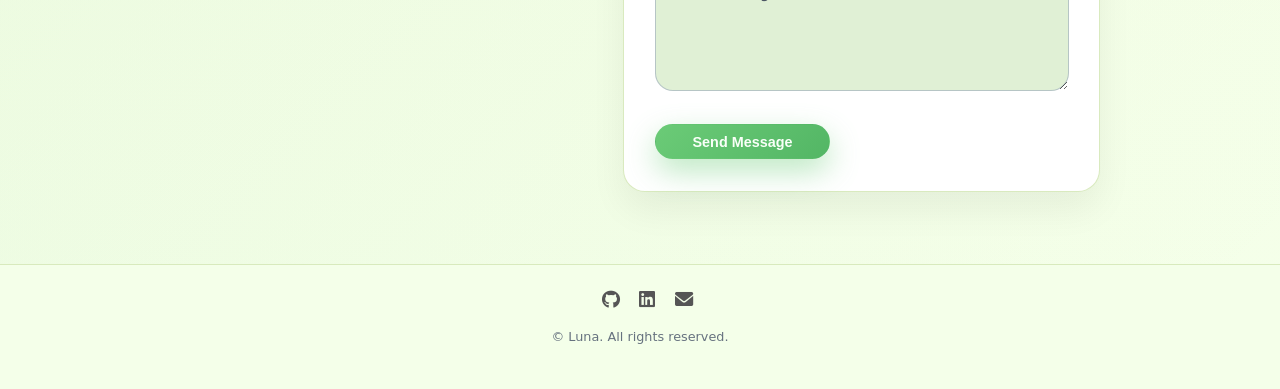
==== commit 5b2317b7: "feat: add other blocks (experience, projects)" ====
--- a/index.html
+++ b/index.html
@@ -1,120 +1,372 @@
-<!DOCTYPE html>
+<!doctype html>
 <html lang="en">
-<head>
-    <link rel="icon" type="image/x-icon" href="./pics/me.JPG">
-    <meta charset="UTF-8">
-    <meta name="viewport" content="width=device-width, initial-scale=1.0">
-    <title>it's-luna</title>
+  <head>
+    <meta charset="UTF-8" />
+    <title>it's luna</title>
+    <link rel="icon" type="image/x-icon" href="./pics/me.JPG" />
+    <meta name="viewport" content="width=device-width, initial-scale=1.0" />
+
     <!-- link to fontawesome for inserting social media icons  -->
-    <link rel="stylesheet" href="https://cdnjs.cloudflare.com/ajax/libs/font-awesome/6.0.0-beta3/css/all.min.css">
+    <link
+      rel="stylesheet"
+      href="https://cdnjs.cloudflare.com/ajax/libs/font-awesome/6.0.0-beta3/css/all.min.css"
+    />
+
     <!-- link to css file -->
-    <link rel="stylesheet" href="./styles/style.css">
-</head>
-<body>
+    <link rel="stylesheet" href="./styles/style.css" />
+  </head>
+  <body>
     <main>
-    <header>
-        <nav class="navbar">
-            <a href="#about-me" class="logo">@LUNA.SHU-PING</a>
-            <ul class="nav-links">
-                <!-- <li><a href="#about-me">About Me</a></li> -->
-                <!-- <li><a href="#skills">Skills</a></li> -->
-                <!-- <li><a href="#projects">Projects</a></li> -->
-                <!-- <li><a href="#contact">Contact</a></li> -->
-            </ul>
-        </nav>
-    </header>
-
-    <section id="about-me" class="profile-section container">
-        <div class="profile-card">
+      <header class="site-header">
+        <div class="container header-inner">
+          <div class="header-left">
+            <div class="logo">Luna Tu</div>
+          </div>
+          <nav class="nav">
+            <a href="#about">About</a>
+            <a href="#experience">Experience</a>
+            <a href="#projects">Projects</a>
+            <a href="#education">Education</a>
+            <a href="#contact">Contact</a>
+          </nav>
+          <div class="header-right">
+            <!-- reserved -->
+          </div>
+        </div>
+      </header>
+
+      <!-- AboutMe -->
+      <section id="about" class="section hero">
+        <div class="container hero-inner">
+          <div class="hero-text">
+            <p class="hero-kicker">Backend Engineer</p>
+            <h1>Hi, I'm Luna</h1>
+            <p class="hero-subtitle">
+              A Taiwanese postgraduate student specializing in Advanced Computer
+              Science at the University of Manchester, with experience in C#,
+              Python, SQL/NoSQL databases, and building scalable backend
+              systems.
+            </p>
+            <div class="hero-meta">
+              <span>📍 Manchester, UK</span>
+            </div>
+            <div class="hero-actions">
+              <a class="btn primary" href="#projects">View my projects</a>
+              <a class="btn ghost" href="#contact">Contact me</a>
+            </div>
+          </div>
+          <div class="profile-card">
             <div class="profile-banner"></div>
             <div class="profile-photo">
-                <img src="./pics/me.JPG" alt="大頭貼">
+              <img src="./pics/me.JPG" alt="大頭貼" />
             </div>
             <div class="profile-info">
-                <h1>Luna</h1>
-                <p class="email">luna.work404@gmail.com</p>
-                <blockquote class="quote">
-                    Struggling with winter in Manchester...
-                </blockquote>
-                <span class="location-wrapper">
-                    <svg xmlns="http://www.w3.org/2000/svg" width="16" height="16" viewBox="0 0 24 24" fill="none" stroke="currentColor" stroke-width="2" stroke-linecap="round" stroke-linejoin="round"><path d="M20 10c0 6-8 12-8 12s-8-6-8-12a8 8 0 0 1 16 0Z"/><circle cx="12" cy="10" r="3"/></svg>
-                    <span class="location-text">Manchester, UK</span>
-                </span>
-            </div>
-        </div>
-        
-        <div class="detailed-bio-section">
-            <div class="detailed-bios">
-                <p>Hello! I'm a Taiwanese postgraduate student specializing in Advanced Computer 
-                    Science at the University of Manchester.</p>
-                <p class="intro2">Thrilled to connect with you!</p>
-            </div>
-        </div>
-
-    </section>
-
-    <section class="activities-section container">
-        <h2><span class="activity-icon">💻</span> Recent Coding Activities</h2>
-        
-        <div class="activities-grid">
-            
-            <div class="activity-card">
-                <div class="card-image">
-                    <img src="./pics/hackthon.jpg" alt="Hackathon 活動圖片">
+              <p class="email">luna.work404@gmail.com</p>
+              <blockquote class="quote">
+                Struggling with winter in Manchester...
+              </blockquote>
+            </div>
+          </div>
+        </div>
+      </section>
+
+      <!-- Experience -->
+      <section id="experience" class="section">
+        <div class="container">
+          <h2>Work Experience</h2>
+
+          <article class="card">
+            <header class="card-header">
+              <div>
+                <h3>Backend Engineer</h3>
+                <p class="card-subtitle">
+                  CMoney · C# (.NET 6), MongoDB, Redis, MSSQL
+                </p>
+              </div>
+              <div class="card-meta">
+                <span>Nov 2023 – Jul 2025</span>
+                <span>FinTech</span>
+              </div>
+            </header>
+            <p>
+              Engineered a stock bull and bear simulation profit microservice
+              using MongoDB, MSSQL, and Redis to process and calculate millions
+              of stock prediction records from 140,000 users.
+            </p>
+          </article>
+
+          <article class="card">
+            <header class="card-header">
+              <div>
+                <h3>Backend Engineer</h3>
+                <p class="card-subtitle">
+                  OrangeDate · Python (Django), PostgreSQL, OpenAI API
+                </p>
+              </div>
+              <div class="card-meta">
+                <span>Apr 2025 – Nov 2025</span>
+                <span>Dating App</span>
+              </div>
+            </header>
+            <p>
+              Refactored the messaging module and implemented a photo-blurring
+              feature that helped boost user match rates and contributed to a
+              doubling of monthly revenue.
+            </p>
+          </article>
+
+          <article class="card">
+            <header class="card-header">
+              <div>
+                <h3>Backend Engineer Intern</h3>
+                <p class="card-subtitle">
+                  ViewSonic · C++, Python, DynamoDB, PostgreSQL, AWS
+                </p>
+              </div>
+              <div class="card-meta">
+                <span>Jun 2022 – Jun 2023</span>
+                <span>EdTech / Virtual Learning</span>
+              </div>
+            </header>
+            <p>
+              Developed an application launcher for UNIVERSE, a virtual learning
+              platform enabling interaction between educators and students, and
+              used AWS S3 for data storage and implemented a Qt-based UI to
+              improve user experience.
+            </p>
+          </article>
+        </div>
+      </section>
+
+      <!-- Projects -->
+      <section id="projects" class="section section-alt">
+        <div class="container">
+          <h2>Projects</h2>
+
+          <article class="card">
+            <header class="card-header">
+              <div>
+                <h3>Group Buying System</h3>
+                <p class="card-subtitle">Python (Flask), MySQL</p>
+              </div>
+              <div class="card-meta">
+                <span>2022</span>
+              </div>
+            </header>
+            <p class="card-body">
+              A group-buying platform supporting user registration and login,
+              article posting with comments and likes, and event creation for
+              organizing group purchases.
+            </p>
+            <p class="card-links">
+              <a
+                href="https://github.com/LittleBri32/Group_System"
+                target="_blank"
+                rel="noreferrer"
+              >
+                View source on GitHub
+              </a>
+            </p>
+          </article>
+
+          <article class="card">
+            <header class="card-header">
+              <div>
+                <h3>Celebrity Face Recognition System</h3>
+                <p class="card-subtitle">Python, Deep Learning, Web Crawler</p>
+              </div>
+              <div class="card-meta">
+                <span>2020</span>
+              </div>
+            </header>
+            <p class="card-body">
+              A facial recognition system that identifies celebrity faces using
+              a deep learning model and a custom dataset collected via web
+              crawling.
+            </p>
+          </article>
+
+          <div class="card-action">
+            <a class="btn primary" href="https://github.com/shu-ping-d"
+              >View All Projects</a
+            >
+          </div>
+        </div>
+      </section>
+
+      <!-- Education -->
+      <section id="education" class="section">
+        <div class="container">
+          <h2>Education</h2>
+
+          <article class="card">
+            <header class="card-header">
+              <div>
+                <h3>University of Manchester</h3>
+                <p class="card-subtitle">Master of Computer Science</p>
+              </div>
+              <div class="card-meta">
+                <span> 2025 – 2026</span>
+                <span>Manchester, UK</span>
+              </div>
+            </header>
+          </article>
+
+          <article class="card">
+            <header class="card-header">
+              <div>
+                <h3>National Chengchi University (NCCU)</h3>
+                <p class="card-subtitle">
+                  Bachelor <br />
+                  Major in Accounting<br />
+                  Minor in Computer Science
+                </p>
+              </div>
+              <div class="card-meta">
+                <span>2021 – 2023</span>
+                <span>Taipei, Taiwan</span>
+              </div>
+            </header>
+          </article>
+        </div>
+      </section>
+
+      <!-- Skills -->
+      <section id="skills" class="section section-alt">
+        <div class="container">
+          <h2>Skills</h2>
+          <div class="skills-grid">
+            <div>
+              <h3>Backend</h3>
+              <ul>
+                <li>C# (.NET 6)</li>
+                <li>Python (Django, Flask)</li>
+                <li>C++</li>
+              </ul>
+            </div>
+            <div>
+              <h3>Databases</h3>
+              <ul>
+                <li>MongoDB</li>
+                <li>Redis</li>
+                <li>PostgreSQL</li>
+                <li>MSSQL</li>
+                <li>Amazon DynamoDB</li>
+              </ul>
+            </div>
+            <div>
+              <h3>Cloud &amp; Tools</h3>
+              <ul>
+                <li>AWS S3, API Gateway</li>
+                <li>Qt</li>
+                <li>RESTful APIs</li>
+                <li>OpenAI API</li>
+              </ul>
+            </div>
+            <div>
+              <h3>Languages</h3>
+              <ul>
+                <li>Chinese (Native)</li>
+                <li>English (Fluent)</li>
+              </ul>
+            </div>
+          </div>
+        </div>
+      </section>
+
+      <!-- Contact -->
+      <section id="contact" class="section section-alt">
+        <div class="container">
+          <h2 class="contact-title">Contact Me</h2>
+          <p class="contact-subtitle">Feel free to reach out!</p>
+
+          <div class="contact-layout">
+            <div class="contact-info-list">
+              <div class="contact-info-item">
+                <div class="contact-icon-circle">
+                  <i class="fas fa-map-marker-alt"></i>
                 </div>
-                <div class="card-content">
-                    <div class="tag-group">
-                        <span class="tag">Hackathon</span>
-                    </div>
-
-                    <h3>GreatUniHack 2025</h3>
-                    
-                    <div class="card-footer">
-                        <span class="date-tag">
-                            <svg xmlns="http://www.w3.org/2000/svg" width="14" height="14" viewBox="0 0 24 24" fill="none" stroke="currentColor" stroke-width="2" stroke-linecap="round" stroke-linejoin="round" class="feather feather-calendar"><rect x="3" y="4" width="18" height="18" rx="2" ry="2"></rect><line x1="16" y1="2" x2="16" y2="6"></line><line x1="8" y1="2" x2="8" y2="6"></line><line x1="3" y1="10" x2="21" y2="10"></line></svg>
-                            Nov 2025
-                        </span>
-                    </div>
+                <div>
+                  <h3>My Location</h3>
+                  <p>Manchester, UK</p>
                 </div>
-            </div>
-            
-            <div class="activity-card">
-                <div class="card-image grayscale">
-                    <img src="./pics/bny.jpg" alt="BNY 活動圖片">
+              </div>
+
+              <div class="contact-info-item">
+                <div class="contact-icon-circle">
+                  <i class="fas fa-envelope"></i>
                 </div>
-                <div class="card-content">
-                    <div class="tag-group">
-                        <span class="tag">Cyber-crime simulation</span>
-                        <span class="tag">AI Workshop</span>
-                    </div>
-
-                    <h3>BNY Manchester Hack</h3>
-
-                    <div class="card-footer">
-                        <span class="date-tag">
-                            <svg xmlns="http://www.w3.org/2000/svg" width="14" height="14" viewBox="0 0 24 24" fill="none" stroke="currentColor" stroke-width="2" stroke-linecap="round" stroke-linejoin="round" class="feather feather-calendar"><rect x="3" y="4" width="18" height="18" rx="2" ry="2"></rect><line x1="16" y1="2" x2="16" y2="6"></line><line x1="8" y1="2" x2="8" y2="6"></line><line x1="3" y1="10" x2="21" y2="10"></line></svg>
-                            Nov 2025
-                        </span>
-                    </div>
+                <div>
+                  <h3>Email Address</h3>
+                  <p>
+                    <a href="mailto:luna.work404@gmail.com"
+                      >luna.work404@gmail.com</a
+                    >
+                  </p>
                 </div>
-            </div>
-
-        </div>
-    </section>
+              </div>
+            </div>
+
+            <form
+              class="contact-form"
+              action="mailto:luna.work404@gmail.com"
+              method="post"
+              enctype="text/plain"
+            >
+              <div class="contact-field">
+                <input
+                  type="text"
+                  name="name"
+                  placeholder="Your Name"
+                  required
+                />
+              </div>
+              <div class="contact-field">
+                <input
+                  type="email"
+                  name="email"
+                  placeholder="Your Email"
+                  required
+                />
+              </div>
+              <div class="contact-field">
+                <textarea
+                  name="message"
+                  rows="4"
+                  placeholder="Your Message"
+                  required
+                ></textarea>
+              </div>
+              <button type="submit" class="btn primary contact-submit">
+                Send Message
+              </button>
+            </form>
+          </div>
+        </div>
+      </section>
     </main>
 
     <footer>
-        <div class="social-icons">
-            <a href="https://github.com/shu-ping-d" target="_blank">
-                <i class="fab fa-github"></i></a>
-            <a href="https://www.linkedin.com/in/lunatu2000?utm_source=share&utm_campaign=share_via&utm_content=profile&utm_medium=ios_app" target="_blank">
-                <i class="fab fa-linkedin"></i></a>
-            <a href="mailto:luna.work404@gmail.com" target="_blank">
-                <i class="fas fa-envelope"></i></a>
-        </div>
+      <div class="social-icons">
+        <a href="https://github.com/shu-ping-d" target="_blank">
+          <i class="fab fa-github"></i
+        ></a>
+        <a
+          href="https://www.linkedin.com/in/lunatu2000?utm_source=share&utm_campaign=share_via&utm_content=profile&utm_medium=ios_app"
+          target="_blank"
+        >
+          <i class="fab fa-linkedin"></i
+        ></a>
+        <a href="mailto:luna.work404@gmail.com" target="_blank">
+          <i class="fas fa-envelope"></i
+        ></a>
+        <div class="container footer-inner">
+          <p>© <span id="year"></span> Luna. All rights reserved.</p>
+        </div>
+      </div>
     </footer>
 
     <!-- scripts -->
     <script src="./scripts/weather.js"></script>
-</body>
-</html>+  </body>
+</html>
--- a/styles/style.css
+++ b/styles/style.css
@@ -1,388 +1,641 @@
-* {
-    margin: 0;
-    padding: 0;
-    box-sizing: border-box;
-    font-family: 'Segoe UI', sans-serif;
-}
-
-:root{
---dark-bg: #FDEDED;
---darker-bg: #fae3e3;
---theme:rgb(255, 218, 251);
---accent: #EDFFF0;
---accent-glow: rgba(215, 197, 197, 0.4);
---text: #ffffff;
+:root {
+  --bg: #fbfde6; /* main page background (very light yellow-green) */
+  --bg-alt: #f4ffe9; /* alternate section background */
+  --card: #ffffff; /* card background */
+  --border: #d5e8b8; /* soft green border */
+  --accent: #6bcb77; /* main accent green */
+  --accent-soft: rgba(107, 203, 119, 0.16);
+  --accent-yellow: #ffd93d; /* secondary accent yellow */
+  --text: #27313a; /* main text */
+  --muted: #66727f; /* secondary text */
+  --radius-lg: 18px;
+  --radius-md: 14px;
+  --shadow-soft: 0 16px 36px rgba(170, 190, 120, 0.25);
+  --font-sans:
+    system-ui, -apple-system, BlinkMacSystemFont, "Segoe UI", sans-serif;
+}
+
+*,
+*::before,
+*::after {
+  box-sizing: border-box;
+}
+
+html {
+  scroll-behavior: smooth;
 }
 
 body {
-    background-color: var(--dark-bg); 
-    color: var(--text); 
-    line-height: 1.6;
-    overflow-x: hidden;
-}
+  margin: 0;
+  font-family: var(--font-sans);
+  background: radial-gradient(
+    circle at top left,
+    #fdfdd1 0,
+    #fbfde6 40%,
+    #f4ffe9 100%
+  );
+  color: var(--text);
+  line-height: 1.6;
+}
+
+/* Layout */
 
 .container {
-    max-width: 1000px;
-    margin: 0 auto;
-    padding: 20px;
-}
-
-.navbar {
-    width: 100%;
-    display: flex;
+  width: 100%;
+  max-width: 1080px;
+  margin: 0 auto;
+  padding: 0 1.25rem;
+}
+.section {
+  padding: 4.5rem 0;
+}
+
+.section-alt {
+  background: linear-gradient(135deg, rgba(107, 203, 119, 0.08), transparent);
+}
+/* .container {
+  max-width: 1000px;
+  margin: 0 auto;
+  padding: 20px;
+} */
+
+/* Header */
+
+.site-header {
+  position: sticky;
+  top: 0;
+  z-index: 20;
+  backdrop-filter: blur(18px);
+  background: rgba(252, 255, 240, 0.9);
+  border-bottom: 1px solid rgba(213, 232, 184, 0.9);
+}
+
+.header-inner {
+  display: flex;
+  align-items: center;
+  justify-content: space-between;
+  height: 64px;
+}
+
+.logo {
+  font-weight: 700;
+  letter-spacing: 0.12em;
+  font-size: 0.95rem;
+  text-transform: uppercase;
+  color: var(--accent);
+}
+
+.header-left,
+.header-right {
+  flex: 0 0 auto;
+}
+
+.nav {
+  flex: 1; /* 吃掉中間所有寬度 */
+  display: flex;
+  justify-content: center; /* 把 nav links 置中 */
+}
+
+.nav a {
+  margin-left: 1.25rem;
+  font-size: 0.9rem;
+  color: var(--muted);
+  text-decoration: none;
+  position: relative;
+  padding-bottom: 2px;
+}
+
+.nav a::after {
+  content: "";
+  position: absolute;
+  left: 0;
+  bottom: 0;
+  height: 2px;
+  width: 0;
+  background: var(--accent);
+  transition: width 0.2s ease-out;
+}
+
+.nav a:hover {
+  color: var(--text);
+}
+
+.nav a:hover::after {
+  width: 100%;
+}
+
+.nav-links {
+  display: flex;
+  gap: 2rem;
+  list-style: none;
+}
+
+.nav-links a {
+  margin-right: 20px;
+  font-weight: 500;
+  transition: all 0.3s ease;
+  position: relative;
+}
+
+.nav-links a::after {
+  background: var(--accent);
+  content: "";
+  bottom: -5px;
+  left: 0;
+  width: 0;
+  height: 2px;
+  position: absolute;
+  transition: width 0.3s ease;
+}
+
+.nav-links a:hover::after {
+  width: 100%;
+}
+
+/* Profile */
+.hero {
+  padding-top: 5rem;
+}
+
+.hero-inner {
+  display: grid;
+  grid-template-columns: minmax(0, 2fr) minmax(0, 1.4fr);
+  gap: 2.5rem;
+  align-items: flex-start;
+}
+
+.hero-kicker {
+  text-transform: uppercase;
+  font-size: 0.8rem;
+  letter-spacing: 0.16em;
+  color: var(--accent);
+  margin-bottom: 0.75rem;
+}
+
+.hero h1 {
+  margin: 0 0 0.75rem;
+  font-size: clamp(2rem, 3vw, 2.5rem);
+}
+
+.hero-subtitle {
+  margin: 0 0 1rem;
+  color: var(--muted);
+}
+
+.hero-meta {
+  display: flex;
+  flex-wrap: wrap;
+  gap: 0.75rem 1.25rem;
+  font-size: 0.9rem;
+  color: var(--muted);
+  margin-bottom: 1.5rem;
+}
+
+.hero-actions {
+  display: flex;
+  flex-wrap: wrap;
+  gap: 0.75rem;
+}
+
+.btn {
+  display: inline-flex;
+  align-items: center;
+  justify-content: center;
+  padding: 0.55rem 1.3rem;
+  border-radius: 999px;
+  border: 1px solid transparent;
+  font-size: 0.9rem;
+  cursor: pointer;
+  text-decoration: none;
+  transition: all 0.18s ease-out;
+}
+
+/* Primary (green) + secondary (yellow) button */
+.btn.primary {
+  background: linear-gradient(135deg, var(--accent), #53b665);
+  color: #f9fff8;
+  font-weight: 600;
+  box-shadow: 0 12px 30px rgba(107, 203, 119, 0.45);
+}
+
+.btn.primary:hover {
+  transform: translateY(-1px);
+  box-shadow: 0 18px 40px rgba(107, 203, 119, 0.6);
+}
+
+.btn.ghost {
+  background: rgba(255, 255, 255, 0.9);
+  color: var(--text);
+  border-color: rgba(213, 232, 184, 0.9);
+}
+
+.btn.ghost:hover {
+  border-color: var(--accent-yellow);
+  background: rgba(255, 252, 230, 0.95);
+}
+
+.hero-contact {
+  background:
+    radial-gradient(
+      circle at top left,
+      rgba(255, 217, 61, 0.28),
+      transparent 55%
+    ),
+    var(--card);
+  border-radius: var(--radius-lg);
+  border: 1px solid rgba(213, 232, 184, 0.9);
+  padding: 1.7rem 1.8rem;
+  box-shadow: var(--shadow-soft);
+}
+
+.profile-card {
+  width: 400px;
+  background-color: #fff;
+  border-radius: 8px;
+  overflow: hidden;
+  box-shadow: 0 4px 10px rgba(0, 0, 0, 0.1);
+  text-align: center;
+  position: relative;
+}
+
+.profile-banner {
+  height: 120px;
+  background-color: #c9c9c9;
+  background-image: url("../pics/background.jpg");
+  background-size: cover;
+  background-position: center;
+}
+
+.profile-photo {
+  width: 120px;
+  height: 120px;
+  margin: -60px auto 20px auto;
+  border-radius: 50%;
+  overflow: hidden;
+  border: 5px solid #fff;
+  box-shadow: 0 0 0 1px #ccc;
+}
+
+.profile-photo img {
+  width: 100%;
+  height: 100%;
+  object-fit: cover;
+  border-radius: 50%;
+}
+
+.profile-info {
+  padding: 0 20px 30px 20px;
+}
+
+.profile-info .email {
+  font-size: 1em;
+  color: #787878;
+  margin-bottom: 25px;
+}
+
+.profile-info .quote {
+  font-style: italic;
+  color: #555;
+  margin: 15px 0 30px 0;
+  line-height: 1.5;
+  padding: 0 10px;
+}
+
+/* Sections */
+
+.section h2 {
+  font-size: 1.5rem;
+  margin: 0 0 1.5rem;
+}
+
+/* Cards */
+
+.card {
+  background: var(--card);
+  border-radius: var(--radius-md);
+  border: 1px solid var(--border);
+  padding: 1.25rem 1.4rem;
+  box-shadow: var(--shadow-soft);
+  margin-bottom: 1.1rem;
+}
+
+.card-header {
+  display: flex;
+  justify-content: space-between;
+  gap: 1.25rem;
+  margin-bottom: 0.75rem;
+}
+
+.card-header h3 {
+  margin: 0 0 0.2rem;
+  font-size: 1.05rem;
+}
+
+.card-subtitle {
+  margin: 0;
+  font-size: 0.88rem;
+  color: var(--muted);
+}
+
+.card-meta {
+  text-align: right;
+  font-size: 0.8rem;
+  color: var(--muted);
+  white-space: nowrap;
+}
+
+.card-body {
+  margin: 0 0 0.5rem;
+  font-size: 0.92rem;
+  color: var(--muted);
+}
+
+.card-list {
+  margin: 0.2rem 0 0.3rem;
+  padding-left: 1.15rem;
+  font-size: 0.9rem;
+}
+
+.card-list li + li {
+  margin-top: 0.25rem;
+}
+
+.card-links {
+  margin: 0.6rem 0 0;
+  font-size: 0.9rem;
+}
+
+.card-links a {
+  color: var(--accent);
+  text-decoration: none;
+}
+
+.card-links a:hover {
+  text-decoration: underline;
+}
+
+.card-action {
+  display: flex;
+  flex-wrap: wrap;
+  gap: 0.75rem;
+  justify-content: center;
+}
+
+/* Skills */
+
+.skills-grid {
+  display: grid;
+  grid-template-columns: repeat(auto-fit, minmax(180px, 1fr));
+  gap: 1rem;
+  margin-top: 0.5rem;
+}
+
+.skills-grid h3 {
+  margin: 0 0 0.4rem;
+  font-size: 0.95rem;
+}
+
+.skills-grid ul {
+  margin: 0;
+  padding-left: 1.1rem;
+  font-size: 0.88rem;
+}
+
+/* Contact  */
+
+.contact-title {
+  text-align: center;
+  font-size: 2rem;
+  margin: 0 0 0.4rem;
+}
+
+.contact-subtitle {
+  text-align: center;
+  max-width: 640px;
+  margin: 0 auto 2.2rem;
+  color: var(--muted);
+}
+
+#contact .container {
+  max-width: 960px;
+}
+
+.contact-layout {
+  display: grid;
+  grid-template-columns: minmax(0, 1.1fr) minmax(0, 1.3fr);
+  gap: 2.5rem;
+  align-items: flex-start;
+}
+
+.contact-info-list {
+  display: flex;
+  flex-direction: column;
+  gap: 1.8rem;
+}
+
+.contact-info-item {
+  display: flex;
+  align-items: center;
+  gap: 1rem;
+}
+
+.contact-icon-circle {
+  width: 46px;
+  height: 46px;
+  border-radius: 50%;
+  background: #ffffff;
+  border: 1px solid rgba(213, 232, 184, 0.9);
+  display: flex;
+  align-items: center;
+  justify-content: center;
+  color: var(--accent);
+  box-shadow: 0 8px 18px rgba(0, 0, 0, 0.05);
+  flex-shrink: 0;
+}
+
+.contact-info-item h3 {
+  margin: 0 0 0.15rem;
+  font-size: 1rem;
+}
+
+.contact-info-item p {
+  margin: 0;
+  font-size: 0.9rem;
+  color: var(--muted);
+}
+
+.contact-info-item a {
+  color: var(--accent);
+  text-decoration: none;
+}
+
+.contact-info-item a:hover {
+  text-decoration: underline;
+}
+
+.contact-form {
+  background: #ffffff;
+  border-radius: 22px;
+  padding: 1.8rem 1.9rem 2rem;
+  box-shadow: 0 18px 36px rgba(0, 0, 0, 0.06);
+  border: 1px solid rgba(213, 232, 184, 0.9);
+}
+
+.contact-field {
+  margin-bottom: 1rem;
+}
+
+.contact-form input,
+.contact-form textarea {
+  width: 100%;
+  border-radius: 999px;
+  border: 1px solid rgba(148, 163, 184, 0.55);
+  padding: 0.75rem 1.25rem;
+  font-size: 0.95rem;
+  font-family: inherit;
+  background: #e0f0d5;
+  color: var(--text);
+  outline: none;
+  transition:
+    border-color 0.15s ease,
+    box-shadow 0.15s ease,
+    background 0.15s ease;
+}
+
+.contact-form textarea {
+  border-radius: 18px;
+  resize: vertical;
+  min-height: 120px;
+}
+
+.contact-form input::placeholder,
+.contact-form textarea::placeholder {
+  color: #4b5563;
+  font-style: italic;
+}
+
+.contact-form input:focus,
+.contact-form textarea:focus {
+  border-color: var(--accent);
+  box-shadow: 0 0 0 2px var(--accent-soft);
+  background: #f2faec;
+}
+
+.contact-submit {
+  display: inline-flex;
+  margin-top: 0.6rem;
+  padding-inline: 2.3rem;
+  border-radius: 999px;
+}
+
+/* Footer */
+.social-icons a {
+  font-size: 1.3em;
+  margin-left: 15px;
+  color: #555;
+}
+
+.social-icons a:hover {
+  color: black;
+}
+
+footer {
+  background: #f4ffe9;
+  display: flex;
+  justify-content: center;
+  align-items: center;
+  font-size: 14px;
+  text-align: center;
+  padding: 1.25rem 0 1.75rem;
+  border-top: 1px solid rgba(213, 232, 184, 0.9);
+}
+
+.footer-inner {
+  text-align: center;
+  font-size: 0.8rem;
+  color: var(--muted);
+}
+
+@media (max-width: 768px) {
+  .header-inner {
     justify-content: space-between;
-    align-items: center;
-    background-color: rgba(10,10,10, 0.95);
-    backdrop-filter: blur(10px);
-    position: sticky;
-    top: 0;
-    z-index: 1000;
-    padding: 20px;
-    border-bottom: 1px solid rgba(255, 255, 255, 0.1);
-}
-
-a {
-    text-decoration: none;
-    color: var(--text);
-    transition: color 0.3s;
-}
-
-
-.logo{
-    font-weight: 700;
-    font-size: 1.8rem;
-    position: relative;
-    padding-left: 2.5rem;
-}
-
-.logo:hover{
-    color: var(--theme);
-}
-
-/* .nav-weather-icon img {
-    width: 30px; 
-    height: 30px;
-    vertical-align: middle;
-} */
-
-.nav-links {
-    display: flex;
-    gap: 2rem;
-    list-style: none;
-}
-
-.nav-links a {
-    margin-right: 20px;
-    font-weight: 500;
-    transition: all 0.3s ease;
-    position: relative;
-}
-
-.nav-links a::after {
-    background: var(--accent);
-    content:'';
-    bottom: -5px;
-    left: 0;
-    width: 0;
-    height: 2px;
-    position: absolute;
-    transition: width 0.3s ease;
-}
-
-.nav-links a:hover::after {
-    width: 100%;
-}
-
-/* profile section */
-.profile-section.container {
-    display: flex;
-    gap: 30px;
-    padding-top: 50px;
-    padding-bottom: 50px;
-    border-bottom: none;
-    align-items: stretch;
-    max-width: 1000px;
-    margin: 0 auto;
-    padding: 20px;
-}
-
-.profile-card {
-    width: 400px;
-    background-color: #fff;
-    border-radius: 8px;
-    overflow: hidden;
-    box-shadow: 0 4px 10px rgba(0, 0, 0, 0.1);
-    text-align: center;
-    position: relative;
-}
-
-.profile-banner {
-    height: 120px;
-    background-color: #c9c9c9;
-    background-image: url('../pics/background.jpg');
-    background-size: cover;
-    background-position: center;
-}
-
-.profile-photo {
-    width: 120px;
-    height: 120px;
-    margin: -60px auto 20px auto;
+  }
+
+  .nav a {
+    margin-left: 0.75rem;
+    font-size: 0.85rem;
+  }
+
+  .hero-inner {
+    grid-template-columns: 1fr;
+  }
+
+  .hero-contact {
+    margin-top: 1.5rem;
+  }
+
+  .nav-links {
+    display: none;
+  }
+
+  .profile-photo {
+    width: 200px;
+    height: 200px;
+    margin-right: 50px;
     border-radius: 50%;
     overflow: hidden;
-    border: 5px solid #fff; 
-    box-shadow: 0 0 0 1px #ccc;
-}
-
-.profile-photo img {
-    width: 100%;
-    height: 100%;
-    object-fit: cover;
-    border-radius: 50%;
-}
-
-.profile-info {
-    padding: 0 20px 30px 20px;
-}
-
-.profile-info h1 {
-    font-size: 1.8em;
-    color: #444;
-    margin-bottom: 5px;
-}
-
-.profile-info .email {
-    font-size: 1em;
-    color: #787878;
-    margin-bottom: 25px;
-}
-
-.profile-info .quote {
-    font-style: italic;
-    color: #555;
-    margin: 15px 0 30px 0;
-    line-height: 1.5;
-    padding: 0 10px;
-}
-
-.detailed-bio-section {
-    display: flex; 
-    flex-direction: column; 
-    justify-content: center; 
-    align-items: center;
-    max-width: 60%;
-    flex-grow: 1;
-    background-color: #d5cece; 
-    padding: 30px;
-    border-radius: 8px;
-    box-shadow: 0 4px 10px rgba(0, 0, 0, 0.1);
-}
-
-.detailed-bios{
-    border-radius: 8px;
-    box-shadow: 0 4px 10px rgba(0, 0, 0, 0.1);
-    background-color: #fff; 
-    padding: 30px;
-    max-width: 80%;
-}
-
-.detailed-bio-section p{
-    color: black;
-    background-color: #fff; 
-    line-height: 1.5em;
-    text-align: center;
-    margin: 0;
-}
-
-.detailed-bio-section p.intro2{
-    color: rgb(131, 125, 125);
-    background-color: #fff; 
-    line-height: 1.5em;
-    text-align: center;
-    margin: 4px;
-}
-
-.location-wrapper {
-    display: inline-flex;
-    align-items: center;
-    background-color: #f7f7f7; 
-    border: 1px solid #e0e0e0; 
-    border-radius: 20px;
-    padding: 6px 15px;
-    margin-bottom: 25px;
-    color: #555;
-    font-size: 0.95em;
-    font-weight: 500;
-}
-
-.location-wrapper svg {
-    margin-right: 8px;
-    color: #999;
-}
-
-.location-wrapper .location-text {
-    color: #555;
-}
-
-/* Recent Coding Activities section */
-.activities-section {
-    padding-top: 50px;
-    padding-bottom: 50px;
-    background-color: var(--dark-bg); 
-}
-
-.activities-section h2 {
-    color: #262626;
-    font-size: 1.8em;
-    margin-bottom: 30px;
-    display: flex;
-    align-items: center;
-}
-
-.activities-section .activity-icon {
-    font-size: 1.2em;
-    margin-right: 10px;
-}
-
-.activities-grid {
-    display: grid;
-    grid-template-columns: repeat(auto-fit, minmax(450px, 1fr)); 
-    gap: 30px;
-}
-
-.activity-card {
-    background-color: #ffffff;
-    color: #444;
-    border-radius: 12px;
-    overflow: hidden;
-    box-shadow: 0 5px 15px rgba(0, 0, 0, 0.05);
-    border: 1px solid #eee;
-    transition: transform 0.3s ease;
-}
-
-.activity-card:hover {
-    transform: translateY(-3px);
-    box-shadow: 0 8px 20px rgba(0, 0, 0, 0.1);
-}
-
-.card-image {
-    height: 200px;
-    overflow: hidden;
-}
-
-.card-image img {
-    width: 100%;
-    height: 100%;
-    object-fit: cover;
-    transition: transform 0.5s ease;
-}
-
-.activity-card:hover .card-image img {
-    transform: scale(1.5);
-}
-
-.card-content {
-    padding: 20px;
-    position: relative;
-}
-
-.card-content h3 {
-    font-size: 1.5em;
-    color: #262626;
-    margin-bottom: 10px;
-    line-height: 1.2;
-}
-
-.tag-group {
-    margin-bottom: 15px;
-    display: flex;
-    gap: 8px;
-}
-
-.tag {
-    display: inline-block;
-    background-color: #f0f0f0;
-    color: #777;
-    padding: 4px 10px;
-    border-radius: 4px;
-    font-size: 0.8em;
-    font-weight: 500;
-}
-
-.card-footer {
-    border-top: 1px solid #eee;
-    padding-top: 15px;
-}
-
-.date-tag {
-    font-size: 0.85em;
-    color: #999;
-    display: flex;
-    align-items: center;
-}
-
-.date-tag svg {
-    margin-right: 5px;
-    stroke: #999;
-}
-
-.social-icons a {
-    font-size: 1.3em;
-    margin-left: 15px;
-    color: #555; 
-}
-
-.social-icons a:hover {
-    color: black;
-}
-
-footer {
-    background-color: var(--dark-bg);
-    color: var(--darker-bg);
-    height:60px;
-    display:flex;
-    justify-content: center;
-    align-items: center;
-    font-size: 14px;
-}
-
-@media (max-width: 768px) {
-    .nav-links {
-        display: none;
-    }
-
-    .profile-section {
-        display: flex;
-        align-items: flex-start;
-        padding: 50px 20px;
-        border-bottom: 1px solid #ddd;
-        margin-bottom: 30px;
-    }
-
-    .profile-photo {
-        width: 200px;
-        height: 200px;
-        margin-right: 50px;
-        border-radius: 50%;
-        overflow: hidden;
-        background: 
-            radial-gradient(circle at center, #fcebaf 0%, #fcebaf 90%, transparent 90.1%) no-repeat center center / 100% 100%, /* 內圈與背景同色 */
-            linear-gradient(45deg, #ffdc80, #fcaf45, #fd1d1d, #e1306c, #c13584, #833ab4, #405de6); /* 外圈彩虹漸變色 */
-        padding: 5px; 
-        box-shadow: 0 0 0 3px #fcebaf; /* 外層的白色邊框，與背景色相同製造內圈效果 */
-        position: relative; /* 為了讓圖片定位在中間 */
-    }
-
-    .profile-info h1 {
-        font-size: 2em;
-    }
-
-    .projects-grid {
-        grid-template-columns: 1fr;
-    }
-
-    .activities-grid {
-        /* 在小螢幕上變成單欄 */
-        grid-template-columns: 1fr; 
-    }
-}+    background:
+      radial-gradient(
+          circle at center,
+          #fcebaf 0%,
+          #fcebaf 90%,
+          transparent 90.1%
+        )
+        no-repeat center center / 100% 100%,
+      /* 內圈與背景同色 */
+        linear-gradient(
+          45deg,
+          #ffdc80,
+          #fcaf45,
+          #fd1d1d,
+          #e1306c,
+          #c13584,
+          #833ab4,
+          #405de6
+        ); /* 外圈彩虹漸變色 */
+    padding: 5px;
+    box-shadow: 0 0 0 3px #fcebaf; /* 外層的白色邊框，與背景色相同製造內圈效果 */
+    position: relative; /* 為了讓圖片定位在中間 */
+  }
+
+  .profile-info h1 {
+    font-size: 2em;
+  }
+
+  .card-header {
+    flex-direction: column;
+    align-items: flex-start;
+  }
+
+  .card-meta {
+    text-align: left;
+  }
+
+  .contact-grid {
+    grid-template-columns: 1fr;
+  }
+}
+
+@media (max-width: 480px) {
+  .nav {
+    display: none;
+  }
+
+  .hero {
+    padding-top: 3.5rem;
+  }
+
+  .section {
+    padding: 3.25rem 0;
+  }
+}
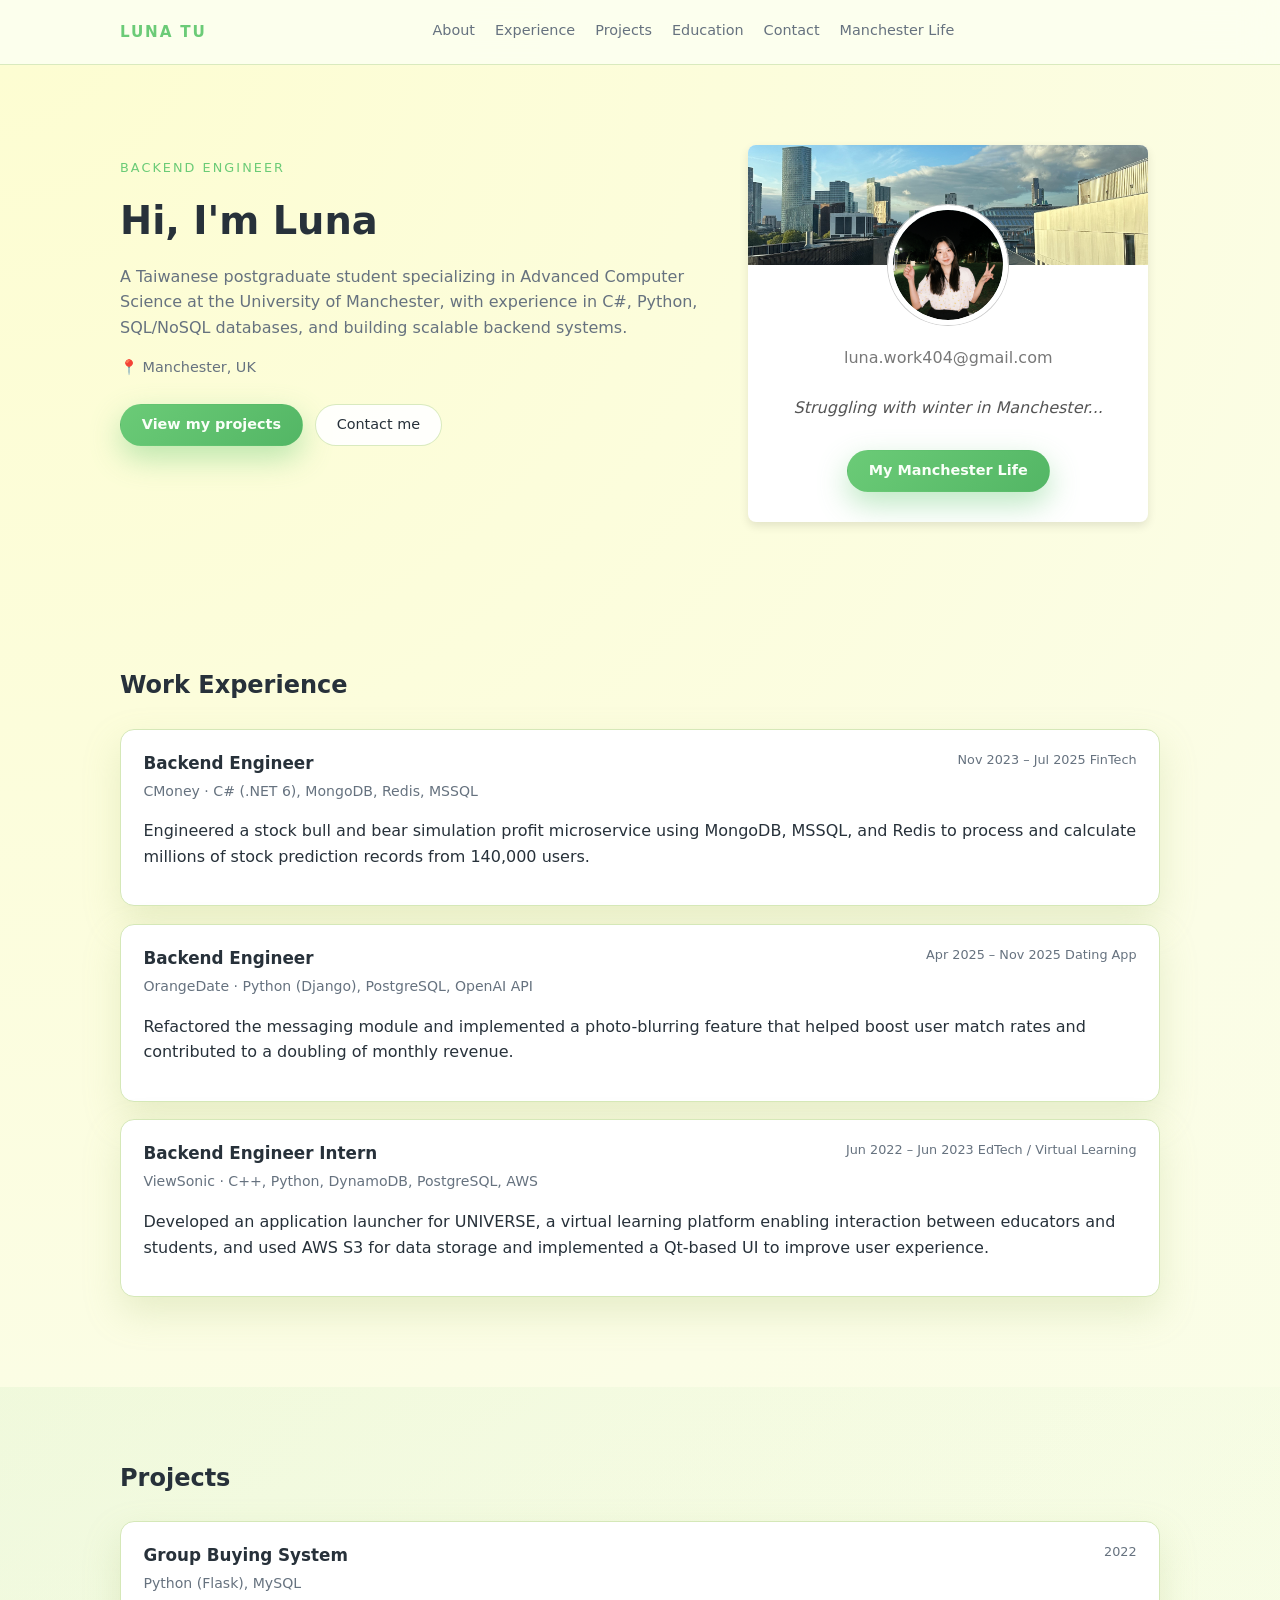
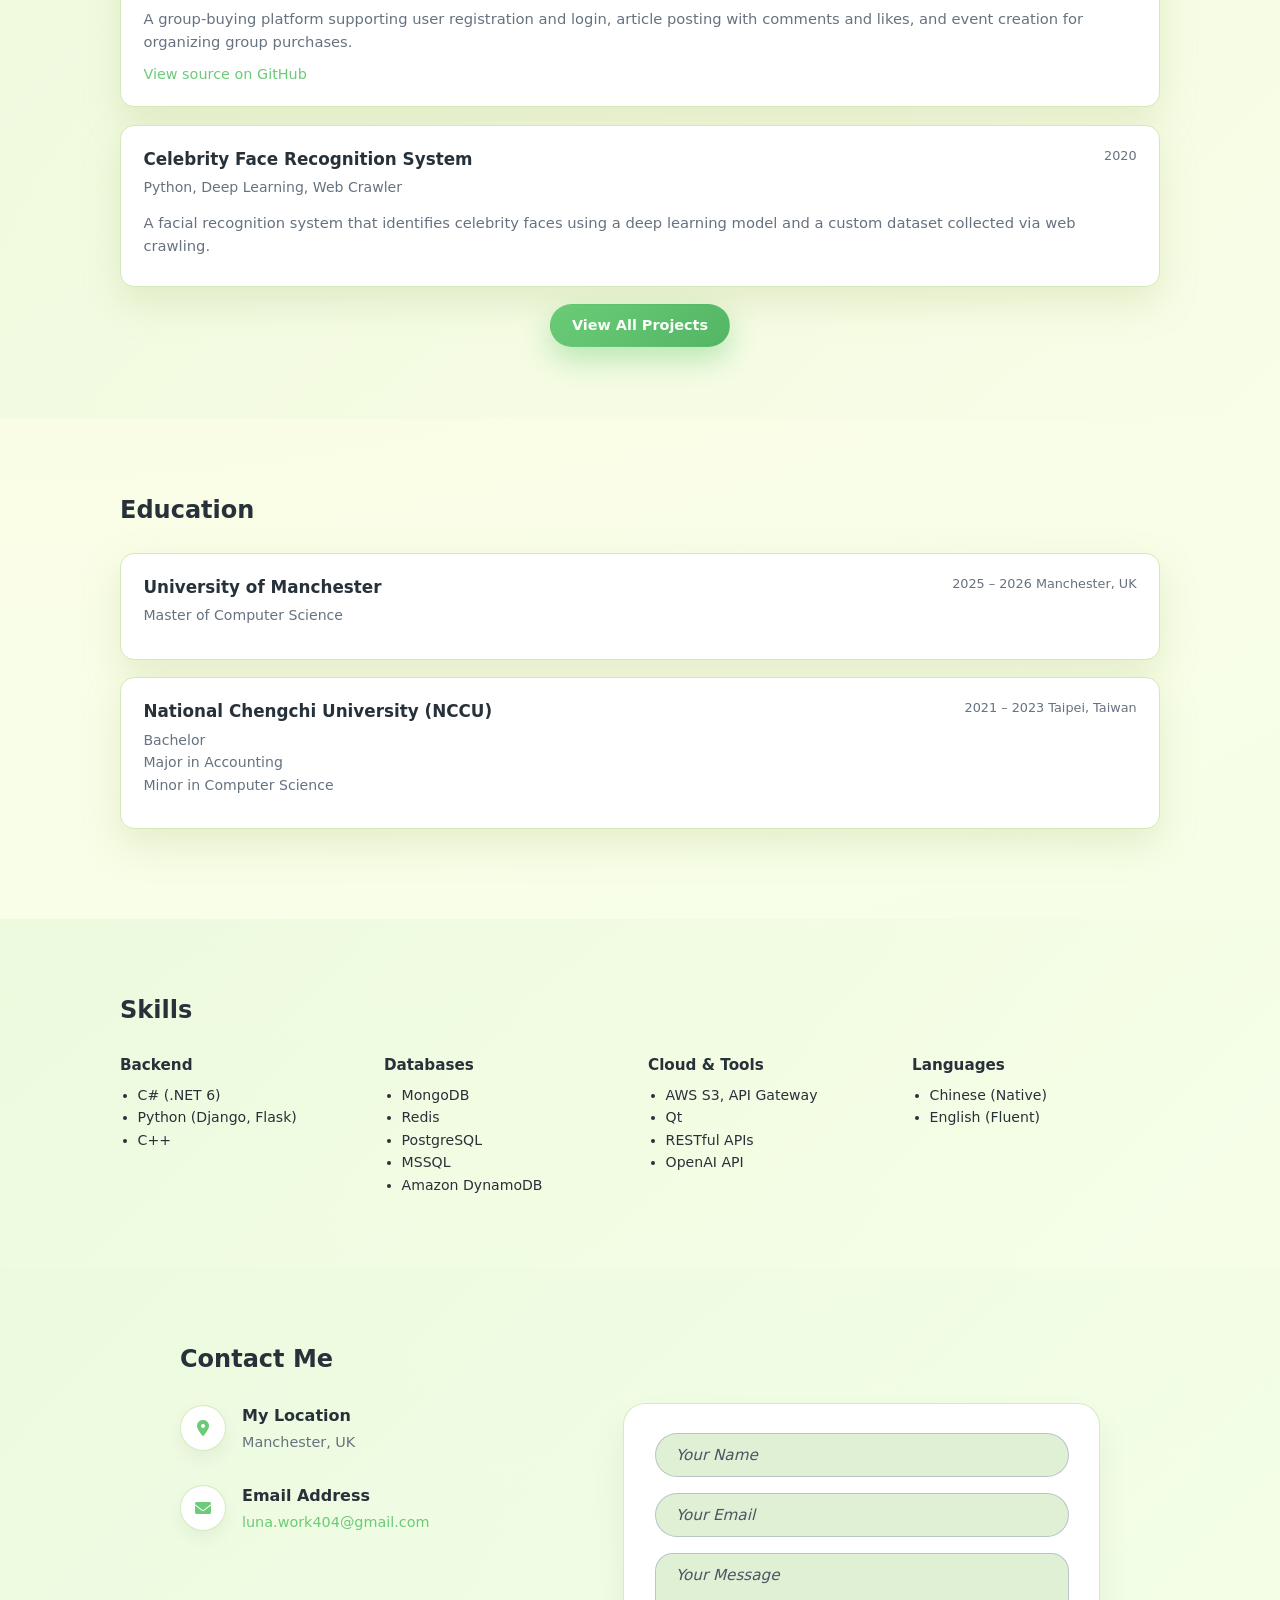
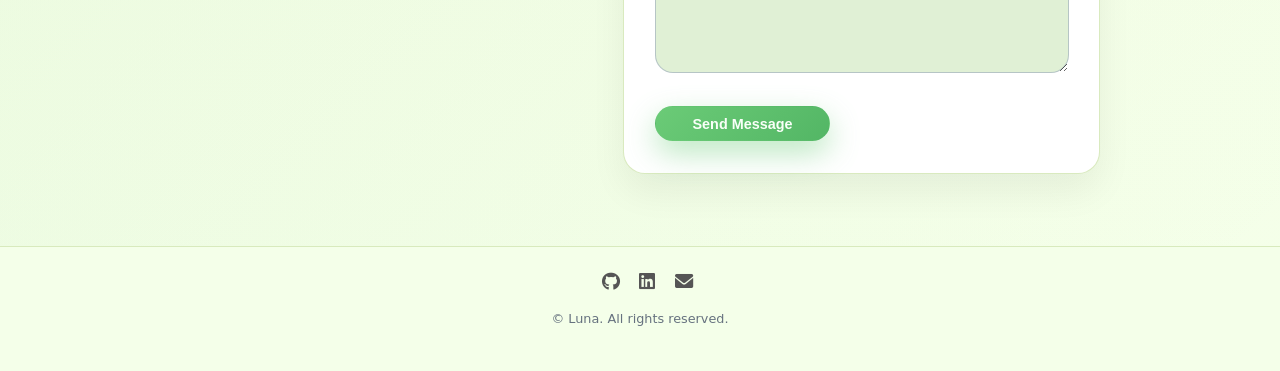
==== commit f62e37e7: "feat: add manchester life page" ====
--- a/index.html
+++ b/index.html
@@ -28,6 +28,7 @@
             <a href="#projects">Projects</a>
             <a href="#education">Education</a>
             <a href="#contact">Contact</a>
+            <a href="manchester.html">Manchester Life</a>
           </nav>
           <div class="header-right">
             <!-- reserved -->
@@ -65,6 +66,11 @@
               <blockquote class="quote">
                 Struggling with winter in Manchester...
               </blockquote>
+              <div class="profile-actions">
+                <a class="btn primary" href="manchester.html">
+                  My Manchester Life
+                </a>
+              </div>
             </div>
           </div>
         </div>
@@ -278,8 +284,6 @@
       <section id="contact" class="section section-alt">
         <div class="container">
           <h2 class="contact-title">Contact Me</h2>
-          <p class="contact-subtitle">Feel free to reach out!</p>
-
           <div class="contact-layout">
             <div class="contact-info-list">
               <div class="contact-info-item">
--- a/styles/style.css
+++ b/styles/style.css
@@ -404,16 +404,8 @@
 /* Contact  */
 
 .contact-title {
-  text-align: center;
   font-size: 2rem;
   margin: 0 0 0.4rem;
-}
-
-.contact-subtitle {
-  text-align: center;
-  max-width: 640px;
-  margin: 0 auto 2.2rem;
-  color: var(--muted);
 }
 
 #contact .container {
@@ -639,3 +631,323 @@
     padding: 3.25rem 0;
   }
 }
+
+/* Manchester Life page */
+
+/* hero */
+
+.life-hero {
+  display: grid;
+  grid-template-columns: minmax(0, 1.3fr) minmax(0, 1.4fr);
+  gap: 2.5rem;
+  align-items: center;
+}
+
+.life-hero-text h1 {
+  margin: 0 0 0.5rem;
+  font-size: 2.2rem;
+}
+
+.life-hero-text p {
+  margin: 0;
+  color: var(--muted);
+}
+
+.life-hero-photo img {
+  width: 100%;
+  max-height: 300px;
+  border-radius: 18px;
+  object-fit: cover;
+  box-shadow: var(--shadow-soft);
+}
+
+/* cooking + weather layout */
+
+.life-layout {
+  display: grid;
+  grid-template-columns: minmax(0, 1.6fr) minmax(0, 1.1fr);
+  gap: 2.5rem;
+  align-items: flex-start;
+}
+
+.life-grid h2 {
+  margin-top: 0;
+  margin-bottom: 0.6rem;
+}
+
+.life-intro {
+  margin: 0 0 1rem;
+  color: var(--muted);
+}
+
+.life-photos {
+  display: grid;
+  grid-template-columns: repeat(auto-fit, minmax(180px, 1fr));
+  gap: 1.4rem;
+}
+
+.life-photo-card {
+  margin: 0;
+  background: #ffffff;
+  border-radius: 16px;
+  overflow: hidden;
+  border: 1px solid rgba(213, 232, 184, 0.8);
+  box-shadow: 0 14px 28px rgba(0, 0, 0, 0.06);
+}
+
+.life-photo-card img {
+  width: 100%;
+  height: 160px;
+  object-fit: cover;
+}
+
+.life-photo-card figcaption {
+  padding: 0.7rem 0.9rem 0.9rem;
+  font-size: 0.9rem;
+  color: var(--muted);
+}
+
+/* 讓 cooking 的 grid 稍微密一點，方便放多張 (最多 20 張) */
+.cooking-grid .life-photo-card img {
+  height: 150px;
+}
+
+/* Weather panel */
+
+.weather-panel {
+  background: #ffffff;
+  border-radius: 22px;
+  border: 1px solid rgba(213, 232, 184, 0.9);
+  padding: 1.6rem 1.7rem 1.8rem;
+  box-shadow: 0 18px 34px rgba(0, 0, 0, 0.06);
+}
+
+.weather-panel h2 {
+  margin: 0 0 0.6rem;
+}
+
+.weather-subtitle {
+  margin: 1.2rem 0 0.6rem;
+  font-size: 0.95rem;
+  color: var(--muted);
+}
+
+.weather-today {
+  display: flex;
+  align-items: center;
+  justify-content: space-between;
+  gap: 1.4rem;
+  padding: 0.9rem 1rem;
+  border-radius: 16px;
+  background: linear-gradient(
+    135deg,
+    rgba(107, 203, 119, 0.12),
+    rgba(255, 217, 61, 0.12)
+  );
+}
+
+.weather-today-main {
+  display: flex;
+  align-items: center;
+  gap: 0.9rem;
+}
+
+.weather-icon img {
+  width: 60px;
+  height: 60px;
+}
+
+.weather-today-temp {
+  font-size: 2.1rem;
+  font-weight: 600;
+}
+
+.weather-today-desc {
+  font-size: 0.9rem;
+  color: var(--muted);
+}
+
+.weather-today-meta {
+  font-size: 0.85rem;
+  color: var(--muted);
+  text-align: right;
+}
+
+.weather-week {
+  display: grid;
+  grid-template-columns: repeat(auto-fill, minmax(90px, 1fr));
+  gap: 0.6rem;
+}
+
+.weather-day {
+  border-radius: 14px;
+  padding: 0.6rem 0.4rem;
+  text-align: center;
+  background: #f4ffe9;
+  font-size: 0.8rem;
+}
+
+.weather-day-name {
+  font-weight: 600;
+  margin-bottom: 0.15rem;
+}
+
+.weather-day-temp {
+  margin-top: 0.2rem;
+}
+
+/* Activities on Manchester page */
+
+.activities-grid {
+  display: grid;
+  grid-template-columns: repeat(auto-fit, minmax(260px, 1fr));
+  gap: 1.8rem;
+  margin-top: 1.4rem;
+}
+
+.activity-card {
+  background-color: #ffffff;
+  color: #444;
+  border-radius: 12px;
+  overflow: hidden;
+  box-shadow: 0 5px 15px rgba(0, 0, 0, 0.05);
+  border: 1px solid #eee;
+  transition:
+    transform 0.3s ease,
+    box-shadow 0.3s ease;
+}
+
+.activity-card:hover {
+  transform: translateY(-3px);
+  box-shadow: 0 8px 20px rgba(0, 0, 0, 0.1);
+}
+
+.card-image {
+  height: 200px;
+  overflow: hidden;
+}
+
+.card-image img {
+  width: 100%;
+  height: 100%;
+  object-fit: cover;
+  transition: transform 0.5s ease;
+}
+
+.activity-card:hover .card-image img {
+  transform: scale(1.05);
+}
+
+.card-content {
+  padding: 20px;
+}
+
+.card-content h3 {
+  font-size: 1.3em;
+  color: #262626;
+  margin-bottom: 10px;
+  line-height: 1.25;
+}
+
+.tag-group {
+  margin-bottom: 12px;
+  display: flex;
+  gap: 8px;
+  flex-wrap: wrap;
+}
+
+.tag {
+  display: inline-block;
+  background-color: #f0f0f0;
+  color: #777;
+  padding: 4px 10px;
+  border-radius: 999px;
+  font-size: 0.75em;
+  font-weight: 500;
+}
+
+/* Footer */
+
+.social-icons a {
+  font-size: 1.3em;
+  margin-left: 15px;
+  color: #555;
+}
+
+.social-icons a:hover {
+  color: black;
+}
+
+footer {
+  background: #f4ffe9;
+  display: flex;
+  flex-direction: column;
+  align-items: center;
+  font-size: 14px;
+  text-align: center;
+  padding: 1.25rem 0 1.75rem;
+  border-top: 1px solid rgba(213, 232, 184, 0.9);
+}
+
+.footer-inner {
+  text-align: center;
+  font-size: 0.8rem;
+  color: var(--muted);
+}
+
+/* Responsive */
+
+@media (max-width: 768px) {
+  .header-inner {
+    justify-content: space-between;
+  }
+
+  .nav a {
+    margin-left: 0.75rem;
+    font-size: 0.85rem;
+  }
+
+  .hero-inner {
+    grid-template-columns: 1fr;
+  }
+
+  .profile-card {
+    margin-top: 1.5rem;
+  }
+
+  .card-header {
+    flex-direction: column;
+    align-items: flex-start;
+  }
+
+  .card-meta {
+    text-align: left;
+  }
+
+  .contact-layout {
+    grid-template-columns: 1fr;
+  }
+
+  #contact .container {
+    max-width: 100%;
+  }
+
+  .life-hero,
+  .life-layout {
+    grid-template-columns: 1fr;
+  }
+}
+
+@media (max-width: 480px) {
+  .nav {
+    display: none;
+  }
+
+  .hero {
+    padding-top: 3.5rem;
+  }
+
+  .section {
+    padding: 3.25rem 0;
+  }
+}
